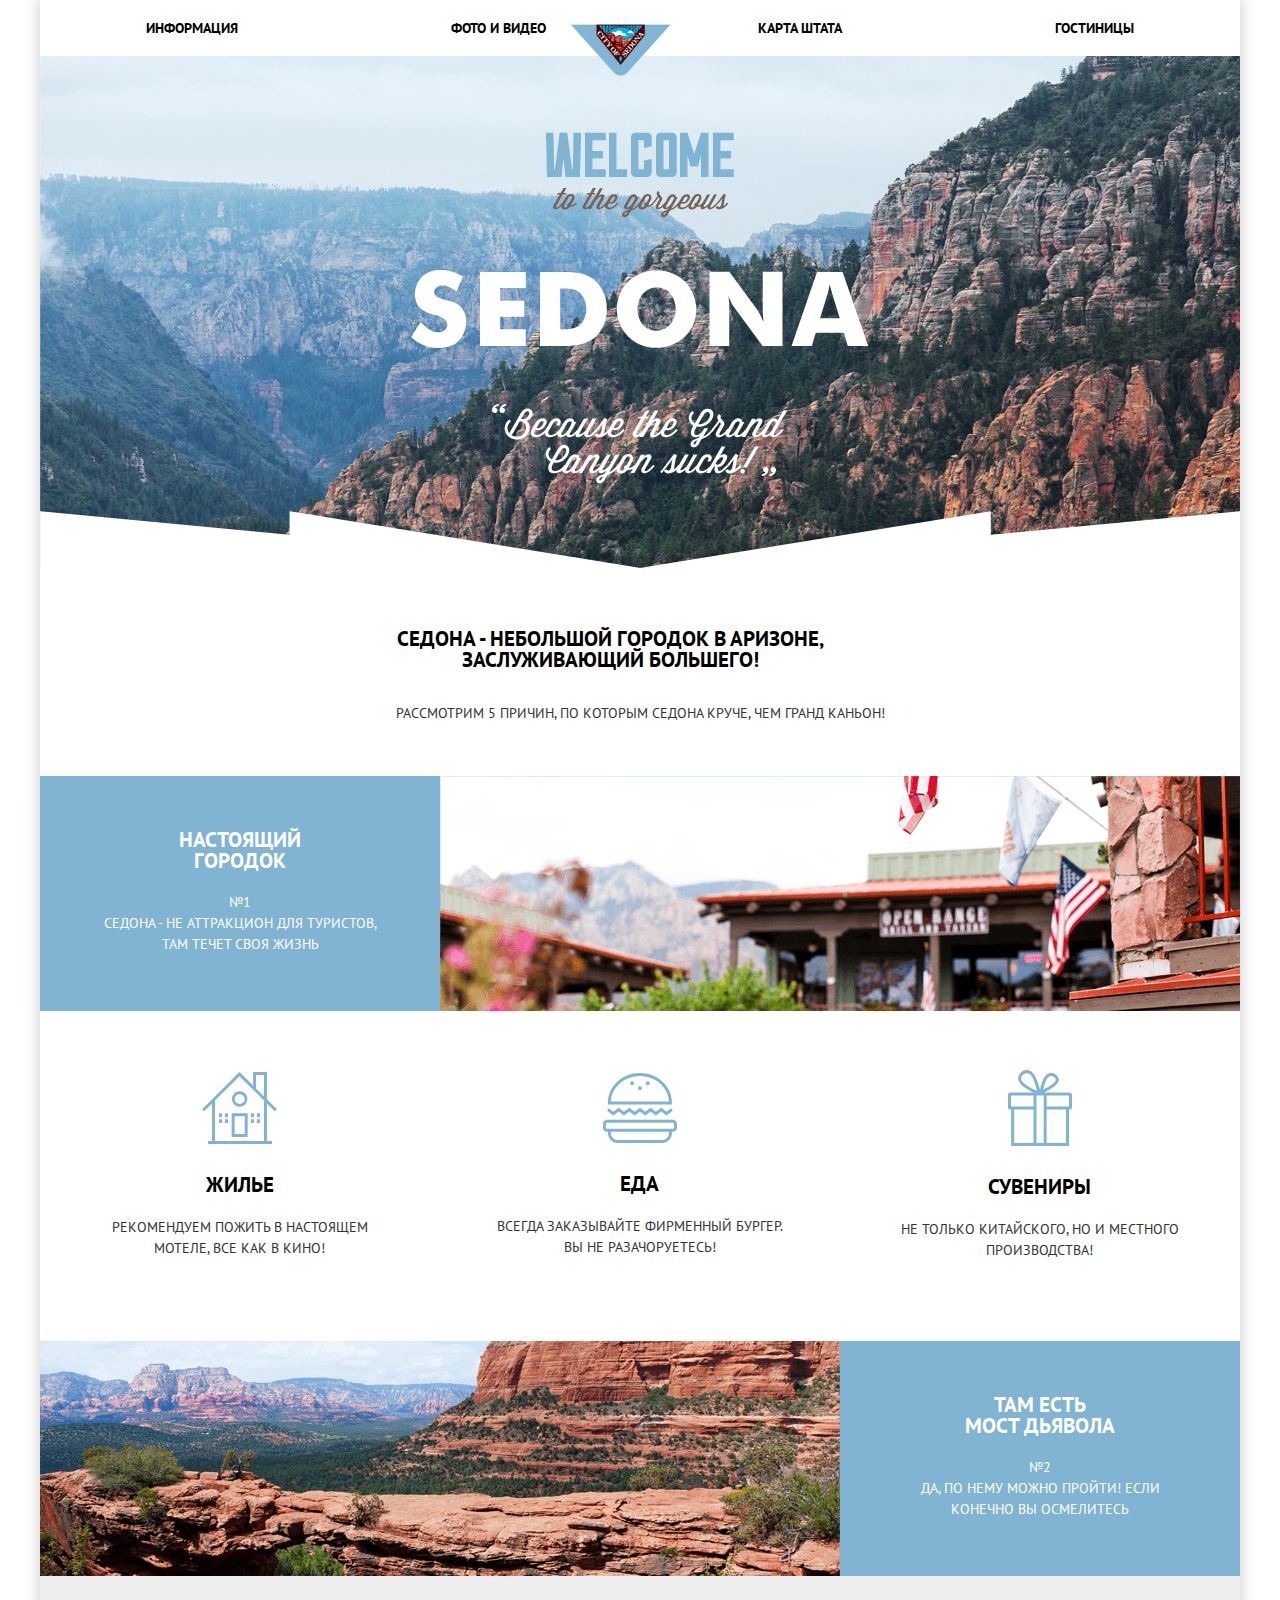
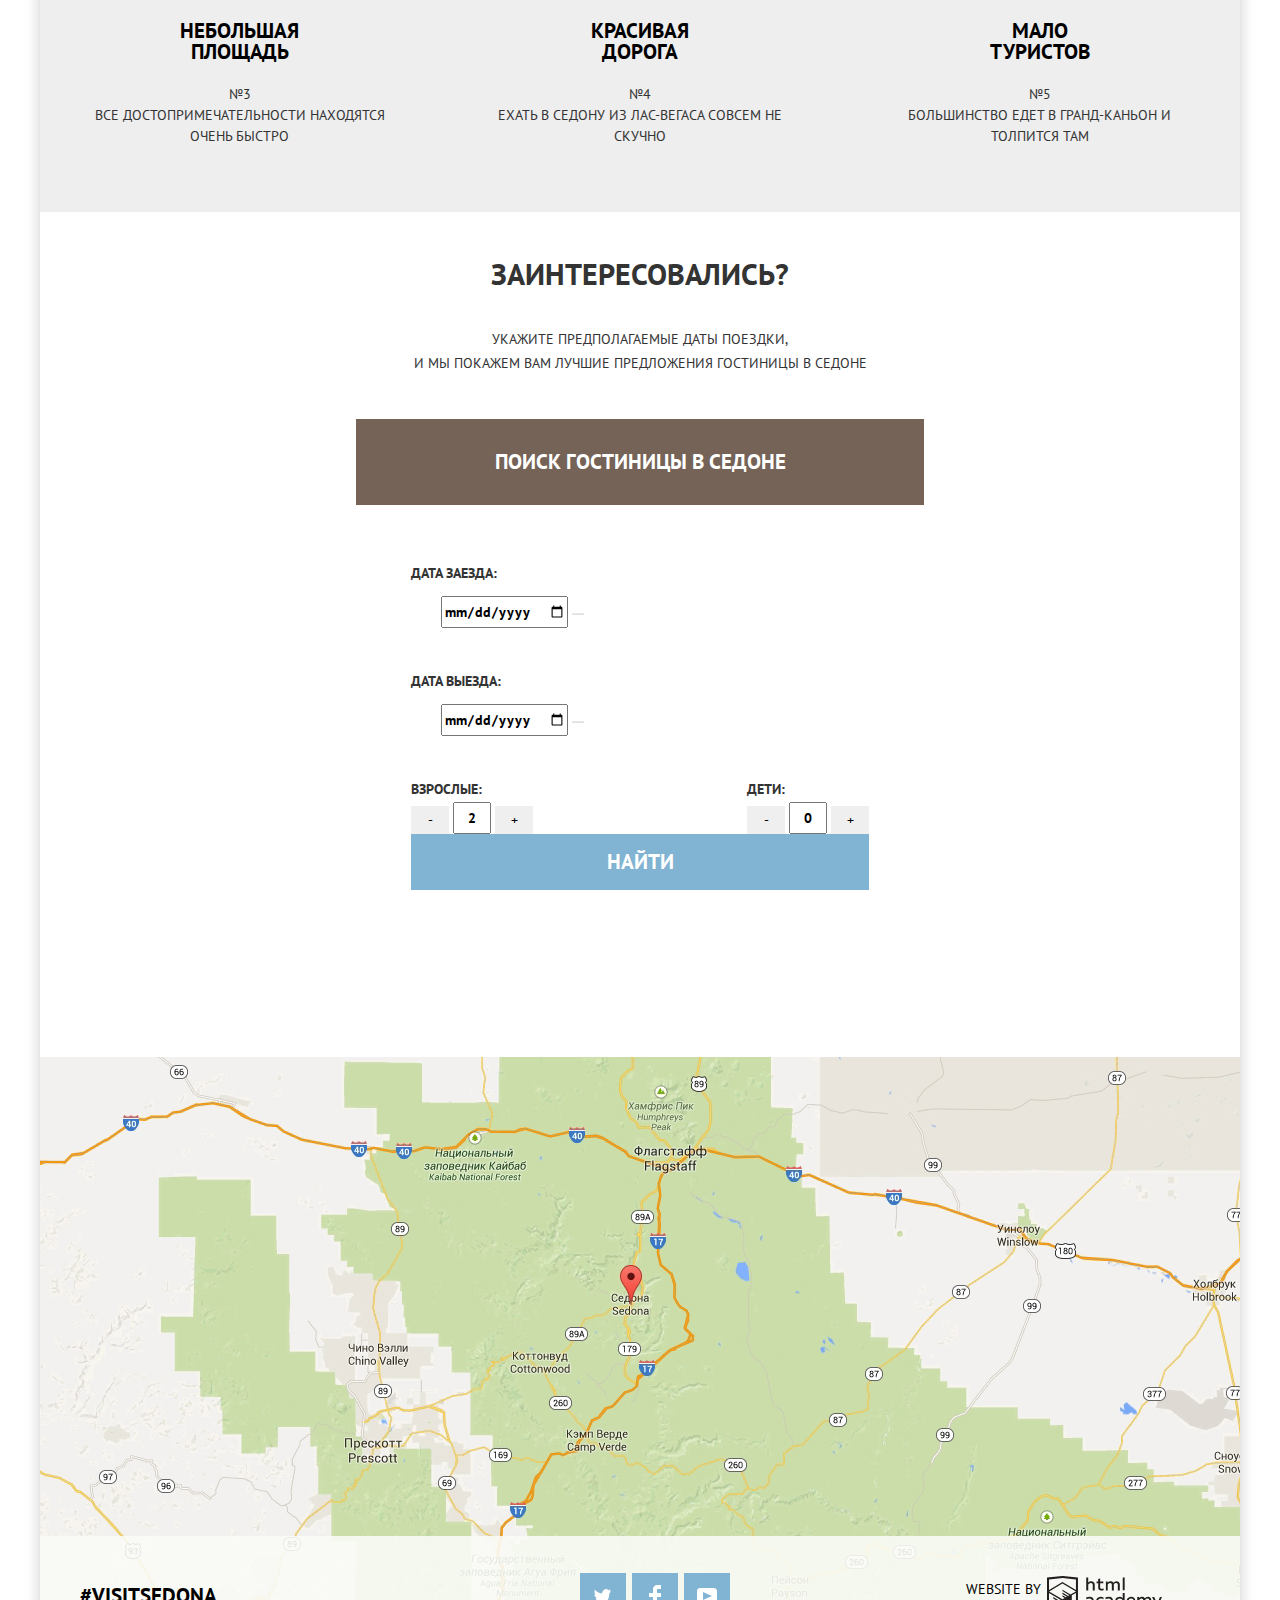
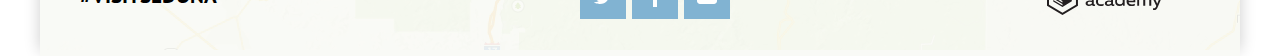
==== index.html @ 8901bb62 "Sedona CSS 7" ====
<!DOCTYPE html>
<html lang='ru'>
  <head>
   <meta charset='utf-8'>
   <title>HTML Academy: Седона</title>
   <link rel='stylesheet' href='css/normalize.css'>
   <link rel='stylesheet' href='https://fonts.googleapis.com/css?family=PT+Sans:400,700&amp;subset=cyrillic'>
   <link rel='stylesheet' href='css/style.css'>
  </head>

  <body>
   <div class='wrapper'>

    <header class='main-header'>
      <a class='main-header-logo'>
        <img src='img/header/logo.svg' width='100' height='100' alt='Логотип проекта 'Седона''>
      </a>
      <nav class='main-navigation'>
        <ul class='site-navigation'>
          <li><a href='#' aria-label='Info'>Информация</a></li>
          <li><a href='#' aria-label='Photo and Video'>Фото и Видео</a></li>
          <li><a href='#' aria-label='Map of the State'>Карта Штата</a></li>
          <li><a href='#' aria-label='Hotels'>Гостиницы</a></li>
        </ul>
      </nav>
    </header>

    <main class='container'>
      <h1 class='visually-hidden'>Седона</h1>
      <div class='main-banner'> </div>

      <section class='info'>
        <div class='advantage'>
          <h2 class='visually-hidden'>Преимущества</h2>
          <h3>Седона - небольшой городок в Аризоне, заслуживающий большего!</h3>
          <span class='text'>Рассмотрим 5 причин, по которым Седона круче, чем Гранд Каньон!</span>
        </div>

        <div class='info-section odd'>
          <div class='info-cell'>
              <h3>Настоящий <br> городок</h3>
              <span class='number'>№1</span>
              <div class='text'>Седона - не аттракцион для туристов, там течет своя жизнь</div>
          </div>
          <div  class='info-section-background-1'> </div>
        </div>

        <div class='info-section second'>
          <ul class='features-list'>
            <li class='features-item'>
              <div class='icon house'> </div>
              <h3>Жилье</h3>
              <div class='text'>Рекомендуем пожить в настоящем мотеле, все как в кино!</div>
            </li>
            <li class='features-item'>
              <div class='icon hamburger'> </div>
              <h3>Еда</h3>
              <div class='text'> Всегда заказывайте фирменный бургер. Вы не разачоруетесь! </div>
            </li>
            <li class='features-item'>
              <div class='icon gift'> </div>
              <h3>Сувениры</h3>
              <div class='text'>Не только китайского, но и местного производства!</div>
            </li>
          </ul>
        </div>

        <div class='info-section odd'>
          <div class='info-section-background-2'> </div>
          <div class='info-cell'>
            <h3>Там есть <br> мост дьявола</h3>
            <span class='number'>№2</span>
            <div class='text'>Да, по нему можно пройти! Если конечно вы осмелитесь</div>
          </div>
        </div>

        <div class='info-section last'>
          <ul class='features-list'>
            <li class='features-item'>
              <h3>Небольшая <br> площадь</h3>
              <span class='number'>№3</span>
              <div class='text'>Все достопримечательности находятся очень быстро</div>
            </li>
            <li class='features-item'>
              <h3>Красивая <br> дорога</h3>
              <span class='number'>№4</span>
              <div class='text'>Ехать в Седону из Лас-Вегаса совсем не скучно</div>
            </li>
            <li class='features-item'>
              <h3>Мало <br> туристов</h3>
              <span class='number'>№5</span>
              <div class='text'> Большинство едет в Гранд-Каньон и толпится там </div>
            </li>
          </ul>
        </div>
      </section>

      <section class='main-page-hotel-search'>
        <h2 class='visually-hidden'>Поиск гостиницы</h2>
        <div class='hotel-search-header'>
          <div class='caption'>Заинтересовались? </div>
          <div class='text'>Укажите предполагаемые даты поездки, <br> и мы покажем вам лучшие предложения гостиницы в Седоне </div>
        </div>

        <button  type='button' class='hotel-search-button'>Поиск гостиницы в Седоне</button>

        <form action='https://echo.htmlacademy.ru' method='get' class='hotel-search'>
          <label class='label'>Дата заезда:
          <div class='input input-date'>
            <input type='date' id='search-arrival-date' name='arrival-date' value='24 апреля 2017'>
            <button type='button' class='calendar'>Calendar</button>
          </div>
          </label>
          <label class='label'> Дата выезда:
            <div class='input input-date'>
             <input type='date' id='search-departure-date' name='departure-date' value='4 июля 2017'>
             <button type='button' class='calendar'>Calendar</button>
           </div>
          </label>

          <div class='search-input-number'>

          <label class='label'>Взрослые:
            <div class='input input-number'>
              <button type='button' class='search-minus'>-</button>
              <input type='text' id='search-adults-number' name='adults-number' value='2' class='search-number'>
              <button type='button' class='search-plus'>+</button>
            </div>
          </label>

          <label class='label'>Дети:
            <div class='input input-number'>
              <button type='button' class='search-minus'>-</button>
              <input type='text' id='search-kids-number' name='kids-number' value='0' class='search-number'>
              <button type='button' class='search-plus'>+</button>
            </div>
          </label>

        </div>

          <button type='submit' class='hotel-search-submit-button'>Найти</button>
        </form>
      </section>

      <div class='map'>
        <img src='img/main-page/map.jpg' width='1200' height='593' alt='Карта'>
      </div>
      </main>

      <footer class='main-footer main-page-footer'>
        <div class='footer-container'>
          <div class='footer-item'>
            <a class='transfer' href='#' aria-label='Visit Sedona'>#VISITSEDONA</a>
          </div>

          <div class='footer-item footer-social'>
          <ul class='social-list'>
            <li class='social-element'>
              <a class='social-button twitter' href='#' aria-label='Twitter'>Twitter </a>
            </li>
            <li class='social-element'>
              <a class='social-button facebook' href='#' aria-label='Facebook'>Facebook</a>
            </li>
            <li class='social-element'>
              <a class='social-button youtube' href='#' aria-label='Youtube'>Youtube</a>
            </li>
          </ul>
        </div>

        <div class='footer-item'>
        <a class='copyright' href='https://htmlacademy.ru' aria-label='HTML academy'> Website By
          <div class="copyright-image"></div>
        </a>
      </div>
    </div>
    </footer>

   </div>
  </body>
</html>
---- css/style.css ----
html, body {
  min-width: 1200px;
}

body {
  margin: 0;
  padding: 0;

  font-family: 'PT Sans', Arial, sans-serif;
  font-size: 14px;
  line-height: 21px;
  color: #333333;
  text-transform: uppercase;

  backrgound-color: #f2f2f2;
}

body * {
  box-sizing: border-box;
}

.wrapper {
  width: 1200px;
  margin: 0 auto;
  background: #fff;
  box-shadow: 0 -5px 15px 0 rgba(0,0,0,.2);
}

a {
  text-decoration: none;
}

button {
  font: inerit;
  text-align:center;
  vertical-align: middle;
  text-transform: uppercase;
  border:none;
}

.visually-hidden {
  position: absolute;
  width: 1px;
  height: 1px;
  margin: -1px;
  border: 0;
  padding: 0;
  clip: rect(0 0 0 0);
  overflow: hidden;
}

/* 1. HEADER */

.main-navigation {
  line-height: 26px;
  font-weight: 700;
  color: #000000;
}

.main-header-logo {
  position: absolute;
  top: 0;
  left: 50%;
  margin-left: -69px;
}
/* как сделать его посередине внутри ul site-navigation, если его внутри ul нет? */
/* как сделать, чтобы он вылезал на часть .main-banner? */

.site-navigation {
  display:flex;
  flex-direction: row;
  align-items: center;
  justify-content: space-around;
  flex-wrap: nowrap;
  width: 100%;
  list-style: none;
  margin: 0;
  padding: 15px 0;
}

.site-navigation a {
  color: #000000;
}

.site-navigation a:hover {
  color: #81b3d2;
}

.site-navigation a:focus {
  color: rgba(0, 0, 0, 0.3);
}

.site-navigation a:active, .site-navigation a.active {
  color: #766357
}

/* 2 ИНФОРМАЦИОННАЯ СЕКЦИЯ НА ОСНОВНОЙ СТРАНИЦЕ */
/* 2.1. БАННЕР И ЗАГОЛОВОК */
.main-banner {
  height: 512px;
  background-image:
  url('../img/main-page/main-page-welcome.png'),
  url('../img/main-page/main-page-background-form.png'),
  url('../img/main-page/main-page-background.jpg');
  background-repeat: no-repeat;
  background-color: #88bad8;
  background-position: center 76px, center bottom, center -58px;
  /* Картинка для фона - менять картинку или размеры */
}

.info {
  text-align: center;
}

.info h3 {
  font-size: 21px;
  font-weight: 700;
  color: #000000;
}

.advantage {
  margin:0;
  padding: 50px 350px;
  display:flex;
  flex-direction: row;
  align-items: center;
  flex-wrap: wrap;
}

.advantage h3 {
  width: 440px;
  margin-top: 10px;
  margin-bottom: 30px;
}

.advantage .text {
  width: 500px;
  line-height: 26px;
}

/* 2.2. ПЯТЬ ПРИЧИН */
/* 2.2.1. ГОЛУБЫЕ КВАДРАТЫ */
.odd {
  margin:0;
  padding:0;
  display: flex;
  flex-direction: row;
  justify-content: space-between;
  width: 100%;

  color: #ffffff;
  background-color: #81b3d2;
}

.odd h3 {
  color: #ffffff;
}

.info-cell {
  flex-direction: column;
  justify-content: center;
  flex-wrap: wrap;
  width: 400px;
  text-align: center;
  padding: 32px 50px 56px;
 }

.info-section-background-1, .info-section-background-2 {
  width: 800px;
  background-repeat: no-repeat;
  background-color: #88bad8;
}

.info-section-background-1 {
  background-image: url('../img/main-page/main-page-info-background-1.jpg');
}

.info-section-background-2 {
  background-image: url('../img/main-page/main-page-info-background-2.jpg');
}

/* 2.2.2. ДОМ, ГАБМБУРГЕР, ПОДАРОК */

.info-section ul {
  list-style: none;
}

.second .features-list {
  margin:0;
  padding:0;
  list-style: none;
  display: flex;
  align-items: center;
  justify-content: space-around;
  width: 100%;
}
.features-item {
  width: 33.33%;
  padding: 44px 50px 80px;
}

.features-item h3 {
  margin: 0 0 22px;
}

.info .icon {
  background-repeat: no-repeat;
  margin: auto;
  margin-bottom: 30px;
  margin-top: 15px;
}

.house {
  width: 75px;
  height: 72px;
  background-image: url('../img/main-page/icon-house.svg');
}

.hamburger {
  width: 74px;
  height: 70px;
  background-image: url('../img/main-page/icon-hamburger.svg');
}

.gift {
  width: 64px;
  height: 76px;
  background-image: url('../img/main-page/icon-gift.svg');
}

/* 2.2.3. СЕРЫЕ КВАДРАТЫ */


.last .features-list {
  margin:0;
  padding:0;
  list-style: none;
  display: flex;
  align-items: center;
  justify-content: space-around;
  width: 100%;
  background-color: #eeeeee;
}

.last .features-item {
  padding-bottom: 65px;
}

/* 3. ПОИСК ОТЕЛЯ НА ОСНОВНОЙ СТРАНИЦЕ */

.main-page-hotel-search {
  margin: 0 auto;
  padding: 0;
  width: 568px;
  text-align: center;
  line-height: 24px;
}

.main-page-hotel-search .caption {
  font-size: 30px;
  font-weight: 700;
  line-height: 36px;
}


.hotel-search-header {
  width: 568px;
  text-align: center;
  padding-top: 44px;
  padding-bottom: 44px;
}

.hotel-search-header .caption {
  margin-bottom: 35px;
}

.hotel-search-button, .hotel-search-submit-button {
  font-family: 'PT Sans', Arial, sans-serif;
  font-size: 21px;
  font-weight:700;
  line-height: 26px;
  text-align: center;
  color: #ffffff;
}

.hotel-search-button {
  width: 100%;
  padding: 30px;
  background-color: #766357;
}

.hotel-search-button:hover {
  background-color: #604e43;
}

.hotel-search-button:active {
  background-color: #503e33;
}

.hotel-search-button:focus,
.hotel-search-submit-button:focus {
  color: rgba (255, 255, 255, 0.3);
}

.hotel-search {
  width: 458px;
  margin: 55px;
  margin-bottom: 167px;
  text-align: left;
}
.hotel-search .label, .hotel-search input {
  font-family: 'PT Sans', Arial, sans-serif;
  font-weight: 700;
  line-height: 26px;
}

.-hotel-search .input {
  background-color: #f2f2f2;
}

.hotel-search input:hover {
  background-color: #ebebeb;
}

.hotel-search input:focus {
  background-color: #ffffff;
  border: 2px solid #e5e5e5;
}

.input-date {
  width: 346px;
  margin-bottom: 30px;
  margin-left: 17px;
  padding: 10px 13px;
}

.calendar {
  font-size: 0;
  background-image: url('../img/main-page/calendar.svg');
}

.calendar:hover {
  background-image: url('../img/main-page/calendar-hover.svg');
}

.calendar:active {
  background-image: url('../img/main-page/calendar-active.svg');
}

.search-input-number{
  display: flex;
  flex-direction: row;
  justify-content: space-between;
}

.search-number, .search-plus, .search-minus {
  width: 38px;
  text-align: center;
}

.search-minus, .search-plus  {
  line-height: 26px;
}

.search-minus, .search-plus, {
  color: #a9a9a9;
}

.search-minus:hover, .search-plus:hover {
  color: #000000;
}

.search-minus:active, .search-plus:active  {
  color: #81b3d2;
}

.hotel-search-submit-button {
  width: 458px;
  padding: 15px;
  background-color: #81b3d2;
}

.hotel-search-submit-button:hover {
  background-color: #669ec0;
}

.hotel-search-submit-button:active {
  background-color: #5496bd;
}

.map {
  background-image: url('../img/main-page/map');
  background-position: no-repeat;
  background-color: #f2f1ef;
}

/* 4. ПОДВАЛ */
.main-footer {
  position: relative;
  padding: 23px 0;
}

.main-page-footer {
    margin-top: -120px;
      background-color: rgba(249,251, 246, 0.9);
}

.footer-container {
  display:flex;
  align-items: center;
  justify-content: space-around;
}

.footer-item {
  width: 33.33%;
  text-align: center
}

.transfer {
  width: 145px;
  margin-right: 250px;

  font-size: 21px;
  font-weight: 700;
  line-height: 26px;
  color: #000000;
}

.footer-social {
  width: 200px;
}

.social-list {
  display: flex;
  flex-wrap: wrap;
  list-style: none;
}

.social-button {
  display:flex;
  width: 46px;
  height: 46px;
  margin-right: 6px;

  font-size: 0;

  background-color: #81b3d2;
  background-repeat :no-repeat;
  background-position: center;
}

.social-button:hover {
  background-color: #669ec0;
}

.social-button:active {
  background-color: #5496bd;
  opacity: 0.3;
}

.twitter {
  background-image:  url('../img/footer/twitter.svg');
}

.facebook {
  background-image:  url('../img/footer/facebook.svg');
}

.youtube {
  background-image:  url('../img/footer/youtube.svg');
}

.copyright {
  display: flex;

  width: 241px;
  margin-left: auto;

  text-align: center;
  line-height: 26px;
  color: #000000;
}

.copyright-image {
    width: 115px;
    height: 41px;
    margin-left: 6px;
    background-image:  url('../img/footer/logo-htmlacademy.svg');
    background-repeat: no-repeat;
}

.copyright-image:hover {
  background-image:  url('../img/footer/logo-htmlacademy-hover.svg');
}

.copyright-image:active {
  background-image:  url('../img/footer/logo-htmlacademy-active.svg');
}

/* 5.КАТАЛОГ- ФИЛЬТР*/

.filters {
  display:flex;
  flex-direction: column;
  align-items: left;
  flex-wrap: nowrap;
  width: 100%;
  padding: 30px 73px;

}

/* fieldset {
  border: none;
} */

.filters-list {
  list-style: none;
  color: #ffffff;
}

.filter-caption {
  font-size: 16px;
  font-weight: 700;
  color: #ffffff;
}

.filters-left {
  width: 165px;
  text-align: left;
}

.filters-center {
  width: 183px;
  text-align: left;
}

.filters {
  background-image: url('../img/catalog/catalog-background.jpg');
  background-repeat: no-repeat;
  width: 100%;
}

.filters-checkbox, .filters-checkbox:hover  {
  background-image: url('../img/catalog/checkbox-off.svg');
}

.filters-checkbox:checked, .filters-checkbox:checked:hover {
  background-image: url('../img/catalog/checkbox-on.svg');
}

/* 5.1. ФИЛЬТР СТОИМОСТИ В СУТКИ */

.filters-cost {
  width: 328px;
}

.filters-cost-inputs {
  position: relative;
  margin-bottom: 20px;
  height: 36px;
  border: 2px solid #ffffff;
  border-radius: 2px;
  background-color: transparent;
}

.filters-cost-inputs ::after {
  content: '';
  position: absolute;

  top: 50%;
  left: 50%;

  width: 2px;
  height: 22px;

  background: #ffffff;
  transform: translate(-50%, -50%);

}

.filters-cost-inputs label {
  width: 90px;
  padding-left: 65px;

  display: inline-block;
  font-size: 14px;
  color: #ffffff;

  cursor: pointer;
}

.filters-cost-input {
  width: 50px;
  margin:0;

  font-family: 'PT Sans', Arial, sans-serif;
  color: #ffffff;

  border: none;
  background-color: transparent;
}

.filter-range {
  position: relative;
}

.filters-range-scale {
  height: 2px;
  background: rgba(255, 255, 255, 0.3);
}

.filters-range-bar {
  width: 80%;
  border-bottom: 2px solid #ffffff;
 }

.filters-range-slider {
  position: absolute;
  top: -9px;
  /* background-image: url ('../img/catalog/filter-range.svg'); */

  width: 4px;
  height: 4px;

  background-color: #ababab;
  border: 8px solid #ffffff;
  border-raduis: 50%;
 box-shadow: 0 2px 1px 0 rgba(0, 1, 1, 0.2);
  cursor: pointer;
}

.filters-range-slider:hover {
 background: #1c4f80;
}

.filters-range-slider-min {
  left: 0;
}
.filters-range-slider-max {
  left: 80%;
}

.filter-button {
  margin: 32px 95px;
  padding: 8px 35px;
  font-family: 'PT Sans', Arial, sans-serif;
  color: #ffffff;
  border: 2px solid #ffffff;
  border-radius: 2px;
  background-color: transparent;
  cursor: pointer;
}

.filter-button:hover {
  color: #000000;
  background-color: #ffffff;
}

/* 6. КАТАЛОГ-СОРТИРОВКА*/

.catalog-filter {
  display: flex;
  flex-direction: row;
  flex-wrap: nowrap;
  justify-content: left;
  width: 100%;
  border-bottom: 1px solid #e5e5e5;
  padding: 30px 73px;
}
/* 6.1 СОРТИРОВКА ПО ЦЕНЕ... */
.catalog-sorting {
  margin-left: 50px;
  color: #000000;
}

.catalog-sorting, .catalog-sorting-list {
  margin-top: 8px;
  font-size: 12px;
  line-height: 18px;
}

.catalog-sorting-list {
  list-style: none;
  display: flex;
  flex-direction: row;
  flex-wrap: nowrap;
  width: 250 px;
}

.catalog-sorting-item {
  margin-left: 30px;
}

.catalog-sorting-current {
  border-bottom: 1px dotted rgba(255, 255, 255, 0);
}
.catalog-sorting-item-button {
  color: #cccccc;
  background-color: transparent;
}

.catalog-sorting-item, .catalog-sorting-item-button:hover{
  border-bottom: 1px dotted #81b3d2;
}

.catalog-sorting-current, .catalog-sorting-item-button:hover{
  color: #81b3d2;
}

.catalog-sorting-item:active {
  color: #000000;
  text-decoration: none;
}
/* 6.2 СОРТИРОВКА. ТРЕУГОЛЬНИКИ */

.button-right {
  margin-left: auto;
  margin-right: 0;
}

.catalog-sorting-button {
  width: 11px;
  height: 10px;
  margin-top: 12px;
  background-color: transparent;
  background-repeat: no-repeat;
}

.catalog-sorting-button-up {
  background-image: url('../img/catalog/button-up.svg');
}

.catalog-sorting-button-up:hover {
  background-image: url('../img/catalog/button-up-hover.svg');
}

.catalog-sorting-button-up:active,
.catalog-sorting-button-up:checked  {
  background-image: url('../img/catalog/button-up-active.svg');
}

.catalog-sorting-button-down {
  background-image: url('../img/catalog/button-down.svg');
}

.catalog-sorting-button-down:hover {
  background-image: url('../img/catalog/button-down-hover.svg');
}

.catalog-sorting-button-down:active,
.catalog-sorting-button-down:checked  {
  background-image: url('../img/catalog/button-down-active.svg');
}


/* 7. КАТАЛОГ-СПИСОК РЕЗУЛЬТАТОВ*/
.catalog-list {
  padding: 0;
  list-style: none;
}

.catalog-item {
  display: flex;
  flex-direction: row;
  justify-content: left;
  width: 100%;
  padding: 31px 73px;
  border-bottom: 1px solid #e5e5e5;
}

.catalog-item-image {
  margin-right: 30px;
}

.catalog-info {
  margin-top: -23px;
}

.catalog-name{
  margin-bottom: -13px;
}

.catalog-text {
  margin-bottom: 14px;
}

.catalog-result, .catalog-item h3 {
  font-size: 21px;
  font-weight: 700;
  line-height: 26px;
  color: #000000;
}

.catalog-item-name:hover {
  color: #81b3d2;
}

.catalog-item-name:focus {
  color: #b2b2b2;
}

.button-more, .button-book {
  font-family: 'PT Sans', Arial, sans-serif;
  font-weight: 700;
  color: #ffffff;
  text-align: center;
  padding:5px 15px;
}

.button-more:active,
.button-book:active {
  color: rgba (255, 255, 255, 0.3);
}

.button-more {
  margin-right: 6px;
  background-color: #81b3d2;
}

.button-more:hover {
  background-color: #669ec0;
}

.button-more:active {
  background-color: #5496bd;
}

.button-book{
  background-color: #766357;
}

.button-book:hover {
  background-color: #604e43;
}

.button-book:active {
  background-color: #503e33;
}

.rating {
  margin-left: auto;
  margin-right: 0;
  display:flex;
  width: 115px;
  flex-wrap: wrap;
  margin-top: -30px;
}

.catalog-rating {
  padding: 3px 15px;
  padding-top: 5px;
  text-align: center;
  color: #666666;
  background-color: #f2f2f2;
}

.catalog-stars {
  margin-left: auto;
  margin-right: 0;
  background-image: url('../img/catalog/star.svg');
  background-repeat: space;
  height: 17px;
  margin-top:30px;
  margin-bottom: 46px;
}

.catalog-stars-2 {
  width: 45px;
}

.catalog-stars-3 {
  width: 65px;
}

.catalog-stars-4 {
  width: 90px;
}
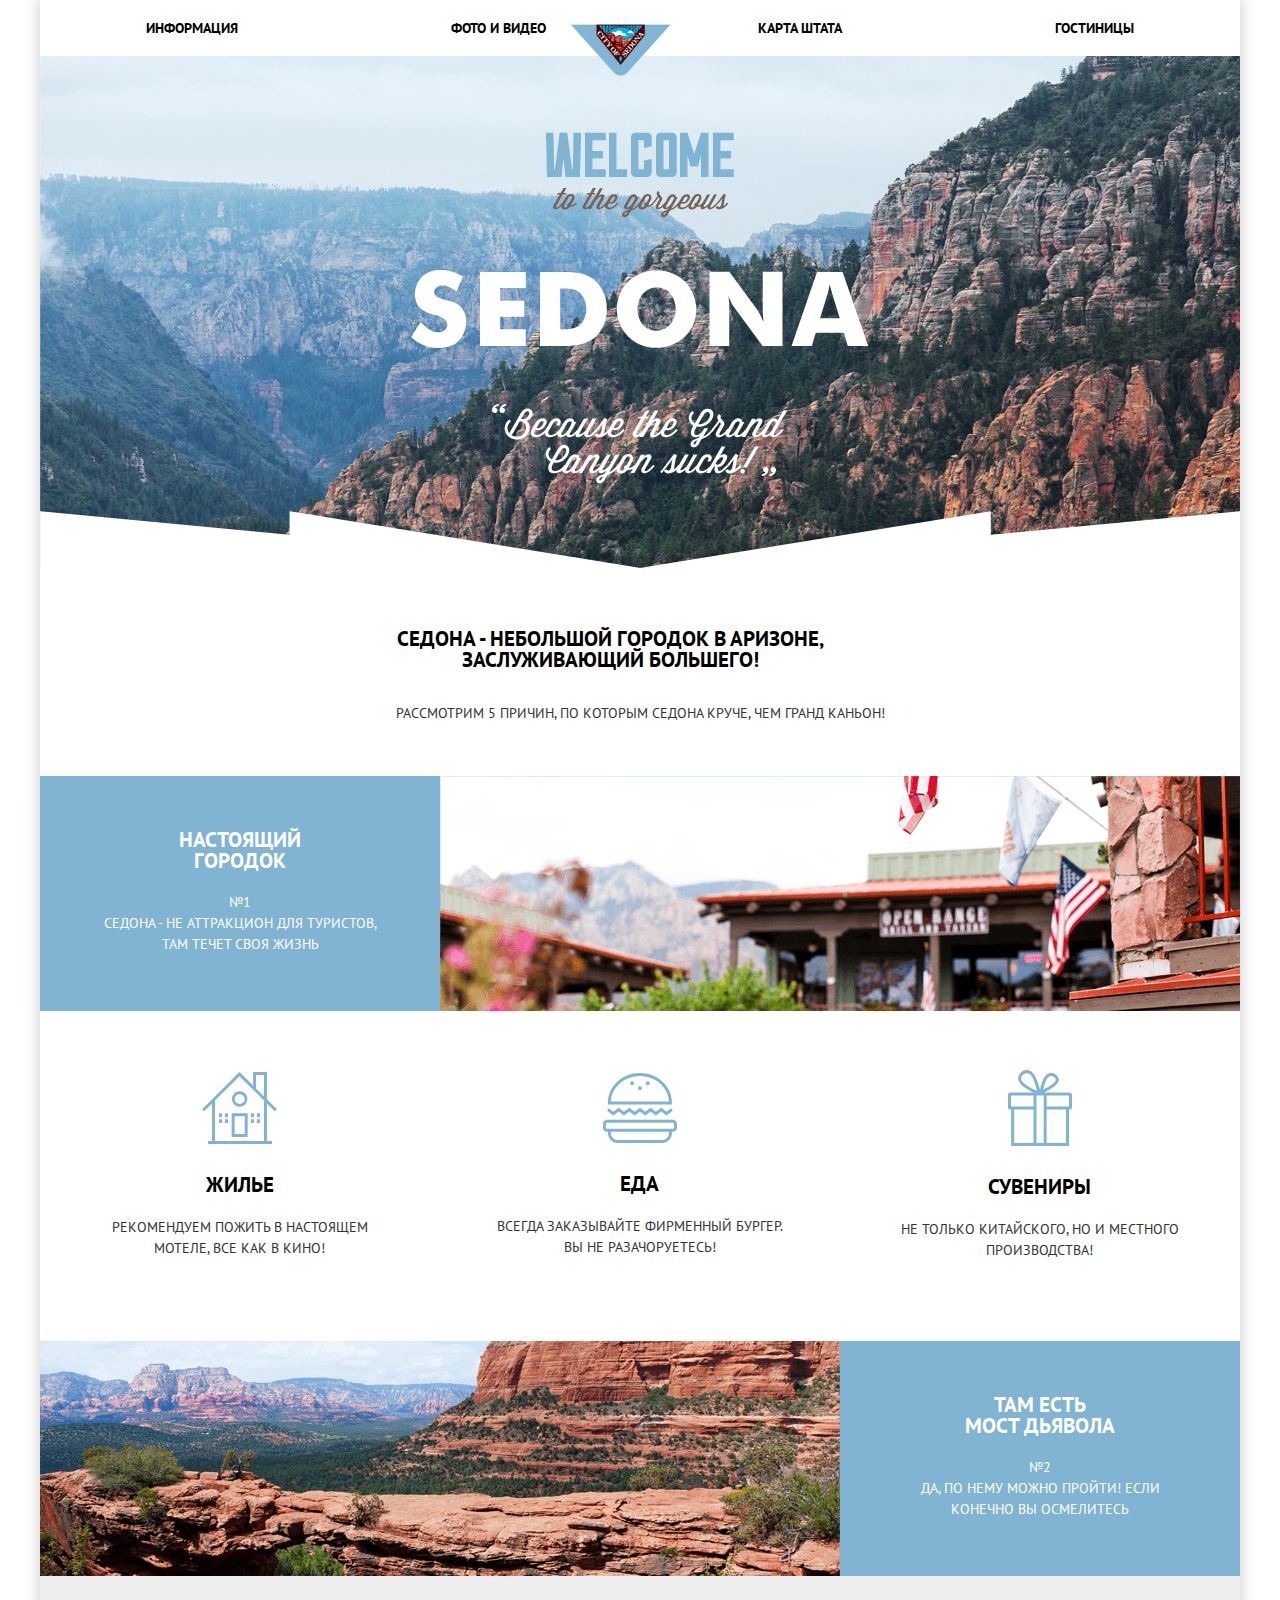
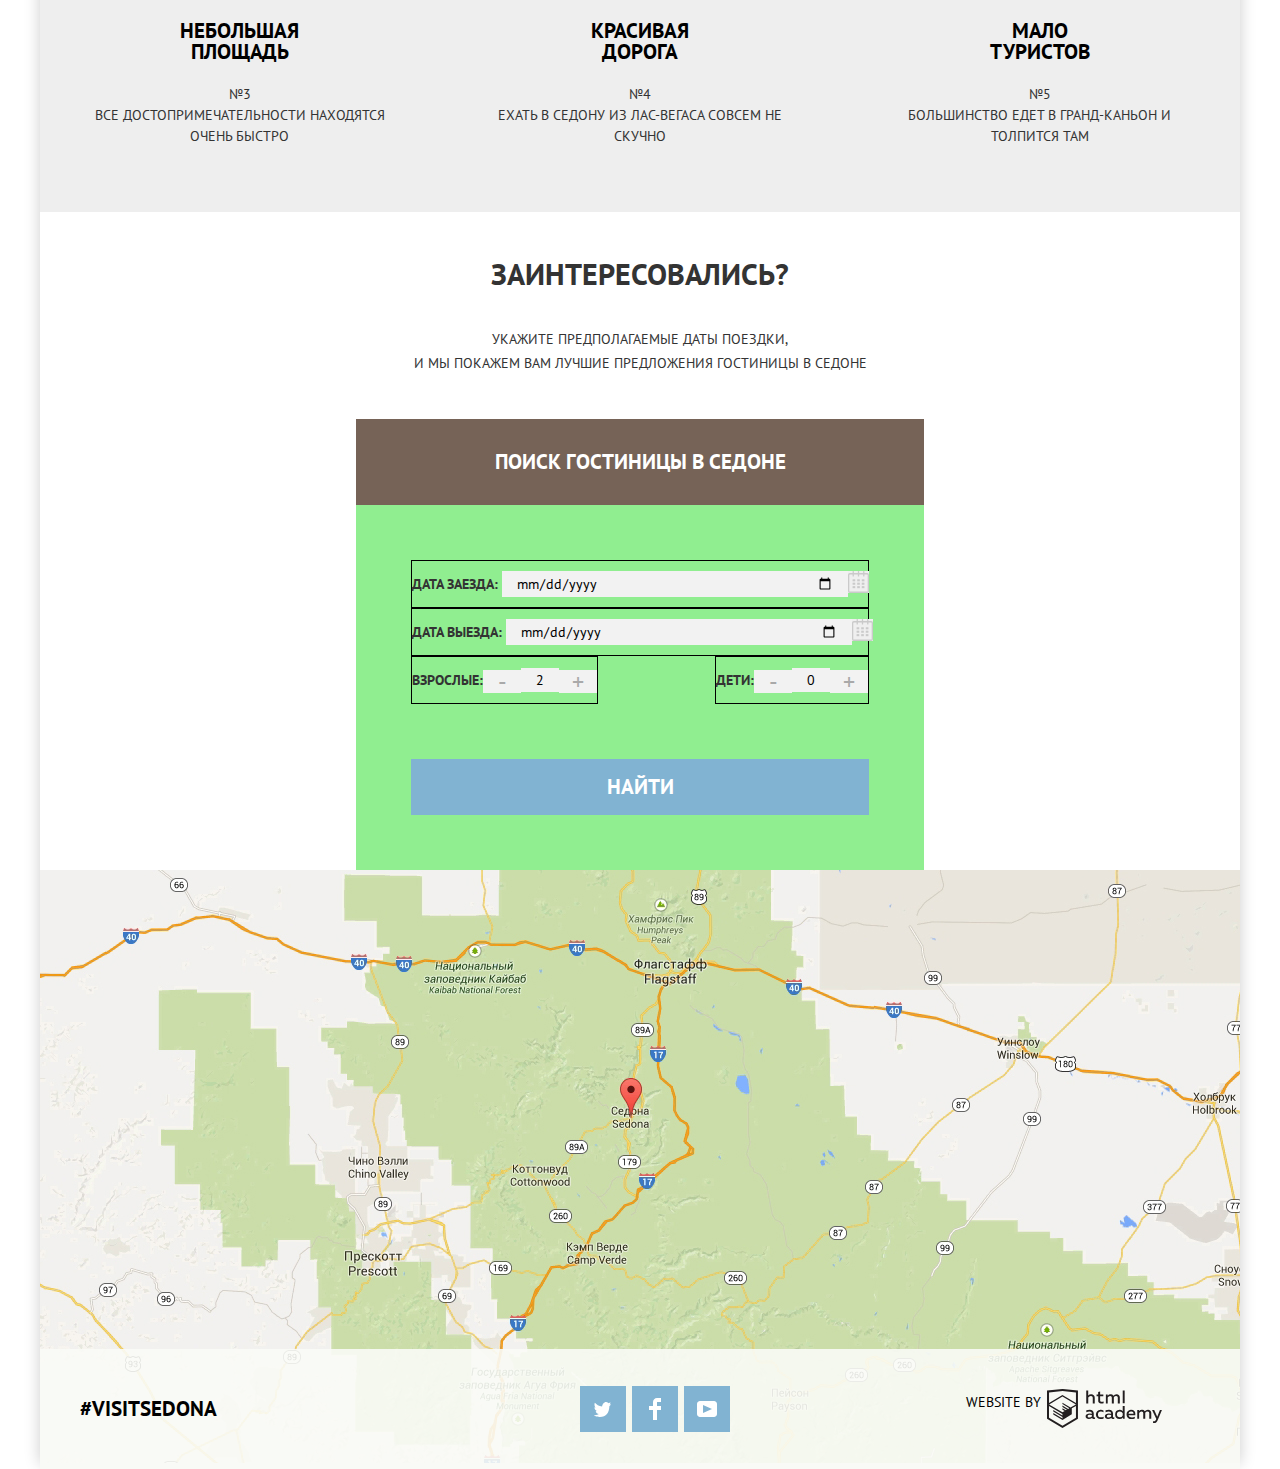
==== commit 463486e5: "Sedona CSS 8" ====
--- a/index.html
+++ b/index.html
@@ -102,43 +102,40 @@
           <div class='text'>Укажите предполагаемые даты поездки, <br> и мы покажем вам лучшие предложения гостиницы в Седоне </div>
         </div>
 
-        <button  type='button' class='hotel-search-button'>Поиск гостиницы в Седоне</button>
+        <button  type='button' class='hotel-search-button'>
+        Поиск гостиницы в Седоне
+       </button>
 
-        <form action='https://echo.htmlacademy.ru' method='get' class='hotel-search'>
-          <label class='label'>Дата заезда:
+        <form  class='hotel-search' action='https://echo.htmlacademy.ru' method='get'>
+
           <div class='input input-date'>
+            <label for='search-arrival-date' class='label'>Дата заезда:</label>
             <input type='date' id='search-arrival-date' name='arrival-date' value='24 апреля 2017'>
             <button type='button' class='calendar'>Calendar</button>
           </div>
-          </label>
-          <label class='label'> Дата выезда:
-            <div class='input input-date'>
+          <div class='input input-date'>
+            <label  for='search-departure-date' class='label'> Дата выезда: </label>
              <input type='date' id='search-departure-date' name='departure-date' value='4 июля 2017'>
              <button type='button' class='calendar'>Calendar</button>
            </div>
-          </label>
 
           <div class='search-input-number'>
-
-          <label class='label'>Взрослые:
             <div class='input input-number'>
+              <label for='search-adults-number' class='label'>Взрослые:</label>
               <button type='button' class='search-minus'>-</button>
-              <input type='text' id='search-adults-number' name='adults-number' value='2' class='search-number'>
+              <input class='search-number' type='text' id='search-adults-number' name='adults-number' value='2'>
               <button type='button' class='search-plus'>+</button>
             </div>
-          </label>
 
-          <label class='label'>Дети:
             <div class='input input-number'>
+              <label for='search-kids-number' class='label'>Дети:</label>
               <button type='button' class='search-minus'>-</button>
-              <input type='text' id='search-kids-number' name='kids-number' value='0' class='search-number'>
+              <input class='search-number' type='text' id='search-kids-number' name='kids-number' value='0' class='search-number'>
               <button type='button' class='search-plus'>+</button>
             </div>
-          </label>
+         </div>
 
-        </div>
-
-          <button type='submit' class='hotel-search-submit-button'>Найти</button>
+          <button type='submit' class='hotel-search-submit-button'> Найти </button>
         </form>
       </section>
 
--- a/css/style.css
+++ b/css/style.css
@@ -302,20 +302,27 @@
   color: rgba (255, 255, 255, 0.3);
 }
 
+/* 3.2 ФОРМА ПОИСКА ОТЕЛЯ НА ГЛАВНОЙ СТРАНИЦЕ */
+
 .hotel-search {
-  width: 458px;
-  margin: 55px;
-  margin-bottom: 167px;
+  background-color: lightgreen;
+  width: 568px;
+  padding: 55px;
   text-align: left;
 }
-.hotel-search .label, .hotel-search input {
+.hotel-search .input {
+  margin: 0;
   font-family: 'PT Sans', Arial, sans-serif;
   font-weight: 700;
   line-height: 26px;
-}
-
-.-hotel-search .input {
+  padding: 10px 0;
+  border: 1px solid black;
+}
+
+.hotel-search input {
+  padding: 4px 14px;
   background-color: #f2f2f2;
+  border:none;
 }
 
 .hotel-search input:hover {
@@ -327,16 +334,20 @@
   border: 2px solid #e5e5e5;
 }
 
-.input-date {
+.input-date input {
   width: 346px;
-  margin-bottom: 30px;
-  margin-left: 17px;
-  padding: 10px 13px;
-}
-
+}
 .calendar {
+  content: "";
+  position: absolute;
   font-size: 0;
+
+  width:  21px;
+  height: 22px;
+
   background-image: url('../img/main-page/calendar.svg');
+  background-repeat: no-repeat;
+  background-position: 0 0;
 }
 
 .calendar:hover {
@@ -355,15 +366,18 @@
 
 .search-number, .search-plus, .search-minus {
   width: 38px;
+  /* height: 38px; */
   text-align: center;
-}
-
-.search-minus, .search-plus  {
-  line-height: 26px;
-}
-
-.search-minus, .search-plus, {
+  margin-left: -4px;
+}
+
+.search-minus, .search-plus {
+  /* margin-top: -2px; */
+  font-family: 'PT Sans', Arial, sans-serif;
+  font-size: 24px;
+  line-height: 21px;
   color: #a9a9a9;
+  background-color: #f2f2f2;
 }
 
 .search-minus:hover, .search-plus:hover {
@@ -376,6 +390,7 @@
 
 .hotel-search-submit-button {
   width: 458px;
+  margin-top: 55px;
   padding: 15px;
   background-color: #81b3d2;
 }
@@ -402,7 +417,7 @@
 
 .main-page-footer {
     margin-top: -120px;
-      background-color: rgba(249,251, 246, 0.9);
+    background-color: rgba(249,251, 246, 0.9);
 }
 
 .footer-container {
@@ -500,33 +515,45 @@
 /* 5.КАТАЛОГ- ФИЛЬТР*/
 
 .filters {
+  background-image: url('../img/catalog/catalog-background.jpg');
+  background-repeat: no-repeat;
+  width: 100%;
+}
+
+.filters-form {
   display:flex;
-  flex-direction: column;
-  align-items: left;
+  flex-direction: row;
+  align-items: space-between;
   flex-wrap: nowrap;
   width: 100%;
-  padding: 30px 73px;
-
-}
-
-/* fieldset {
+  padding: 25px 73px;
+}
+
+fieldset {
+  margin: 0;
+  padding: 0 auto;
   border: none;
-} */
-
-.filters-list {
-  list-style: none;
-  color: #ffffff;
+  background-color: lightgreen;
 }
 
 .filter-caption {
   font-size: 16px;
   font-weight: 700;
+  margin-bottom: 23px;
+  color: #ffffff;
+}
+
+.filters-list {
+  list-style: none;
+  margin: 0;
+  padding: 0;
   color: #ffffff;
 }
 
 .filters-left {
   width: 165px;
   text-align: left;
+  margin-right: 100px;
 }
 
 .filters-center {
@@ -534,24 +561,58 @@
   text-align: left;
 }
 
-.filters {
-  background-image: url('../img/catalog/catalog-background.jpg');
+.filters-option {
+  margin-bottom: 23px;
+  margin-left: 40px;
+}
+
+.filters-left label, .filters-center label {
+  position: relative;
+
+  display: block;
+
+  cursor: pointer;
+  user-select: none;
+}
+
+
+.filters-checkbox + label::before,
+.filters-checkbox:hover + label::before {
+  content: "";
+  position: absolute;
+  width: 23px;
+  height: 23px;
+  /* border: 2px solid #ffffff; */
+  /* border-radius: 2px; */
+  left: -40px;
+  top: -2px;
+  background-image: url('../img/catalog/checkbox-off.svg');
   background-repeat: no-repeat;
-  width: 100%;
-}
-
-.filters-checkbox, .filters-checkbox:hover  {
-  background-image: url('../img/catalog/checkbox-off.svg');
-}
-
-.filters-checkbox:checked, .filters-checkbox:checked:hover {
+  background-position: 0 0;
+}
+
+.filters-checkbox:checked + label::after, .filters-checkbox:checked:hover + label::after {
+  content: "";
+  position: absolute;
+  width: 27px;
+  height: 24px;
+  left: -40px;
+  top: -2px;
   background-image: url('../img/catalog/checkbox-on.svg');
+  background-repeat: no-repeat;
+  background-position: 0 0;
 }
 
 /* 5.1. ФИЛЬТР СТОИМОСТИ В СУТКИ */
 
 .filters-cost {
   width: 328px;
+  margin-left: auto;
+  margin-right: 0;
+}
+
+.filters-cost legend {
+  margin-bottom: 10px;
 }
 
 .filters-cost-inputs {
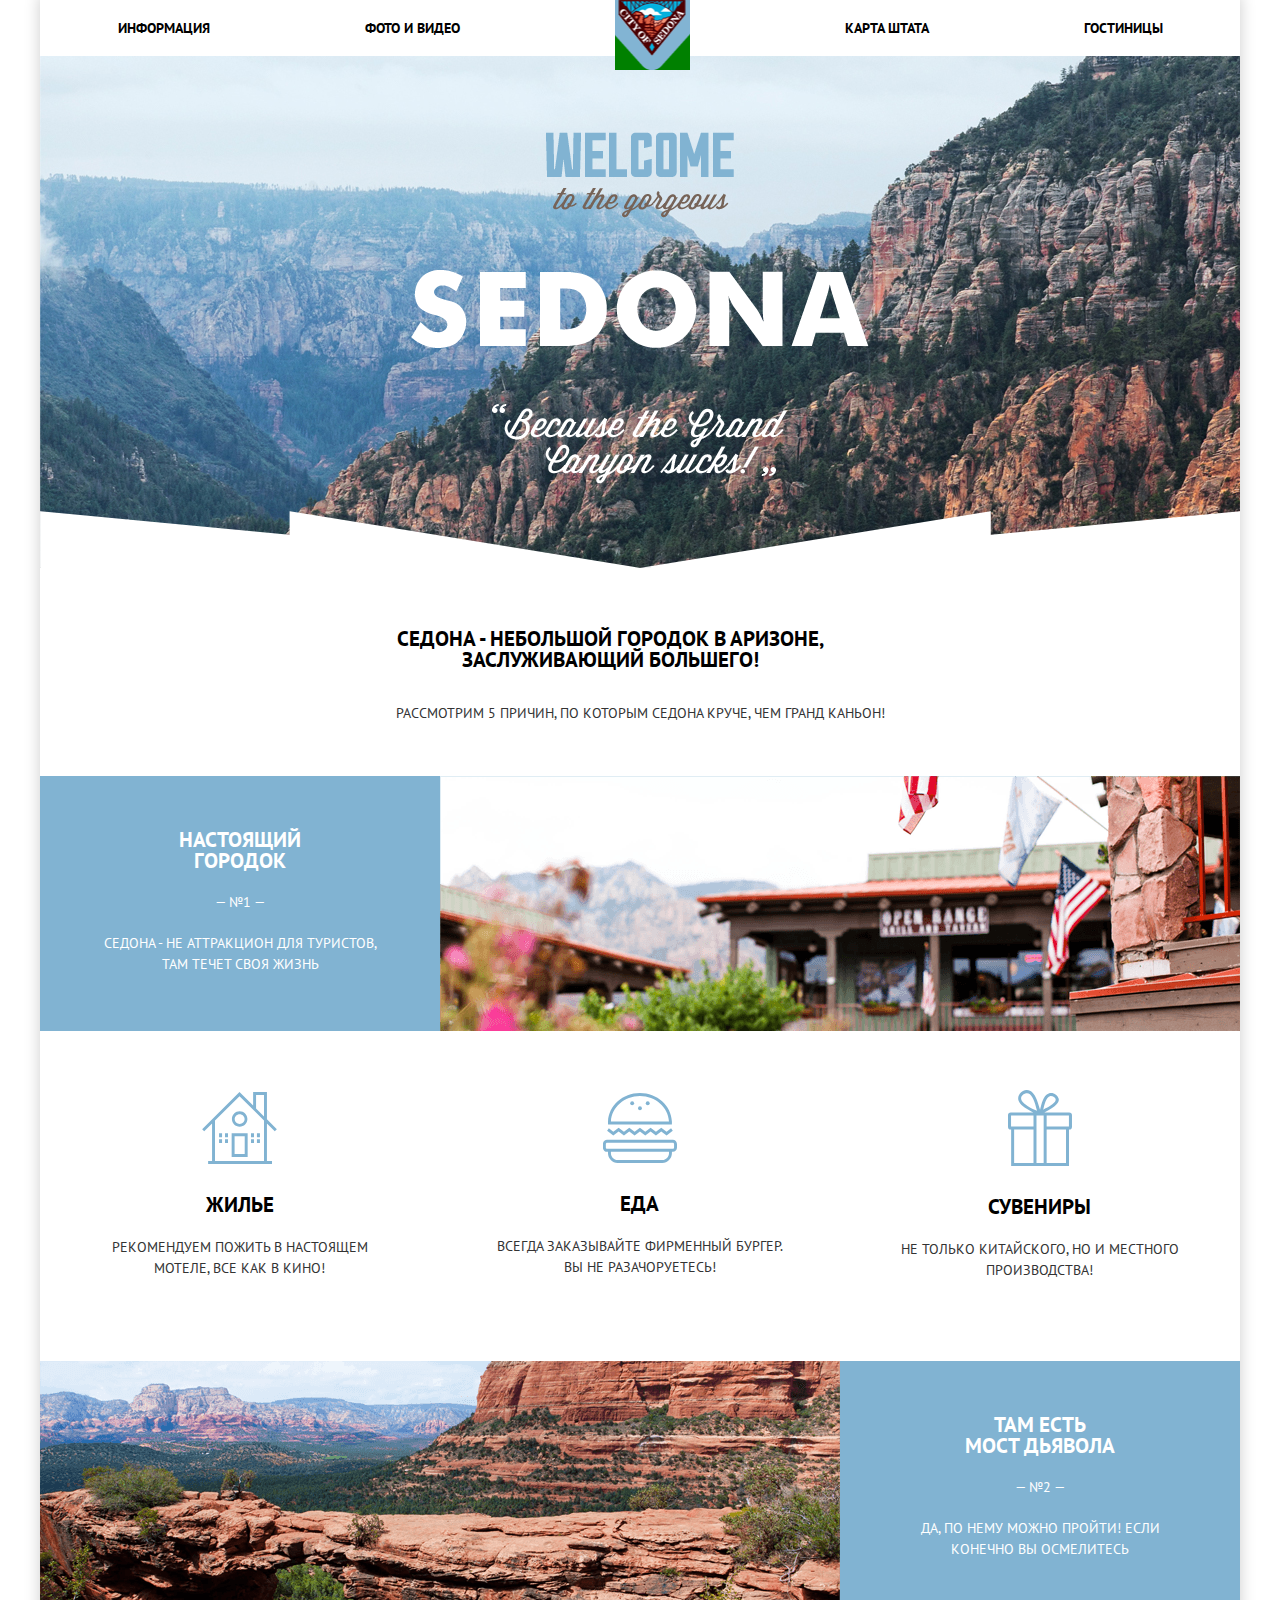
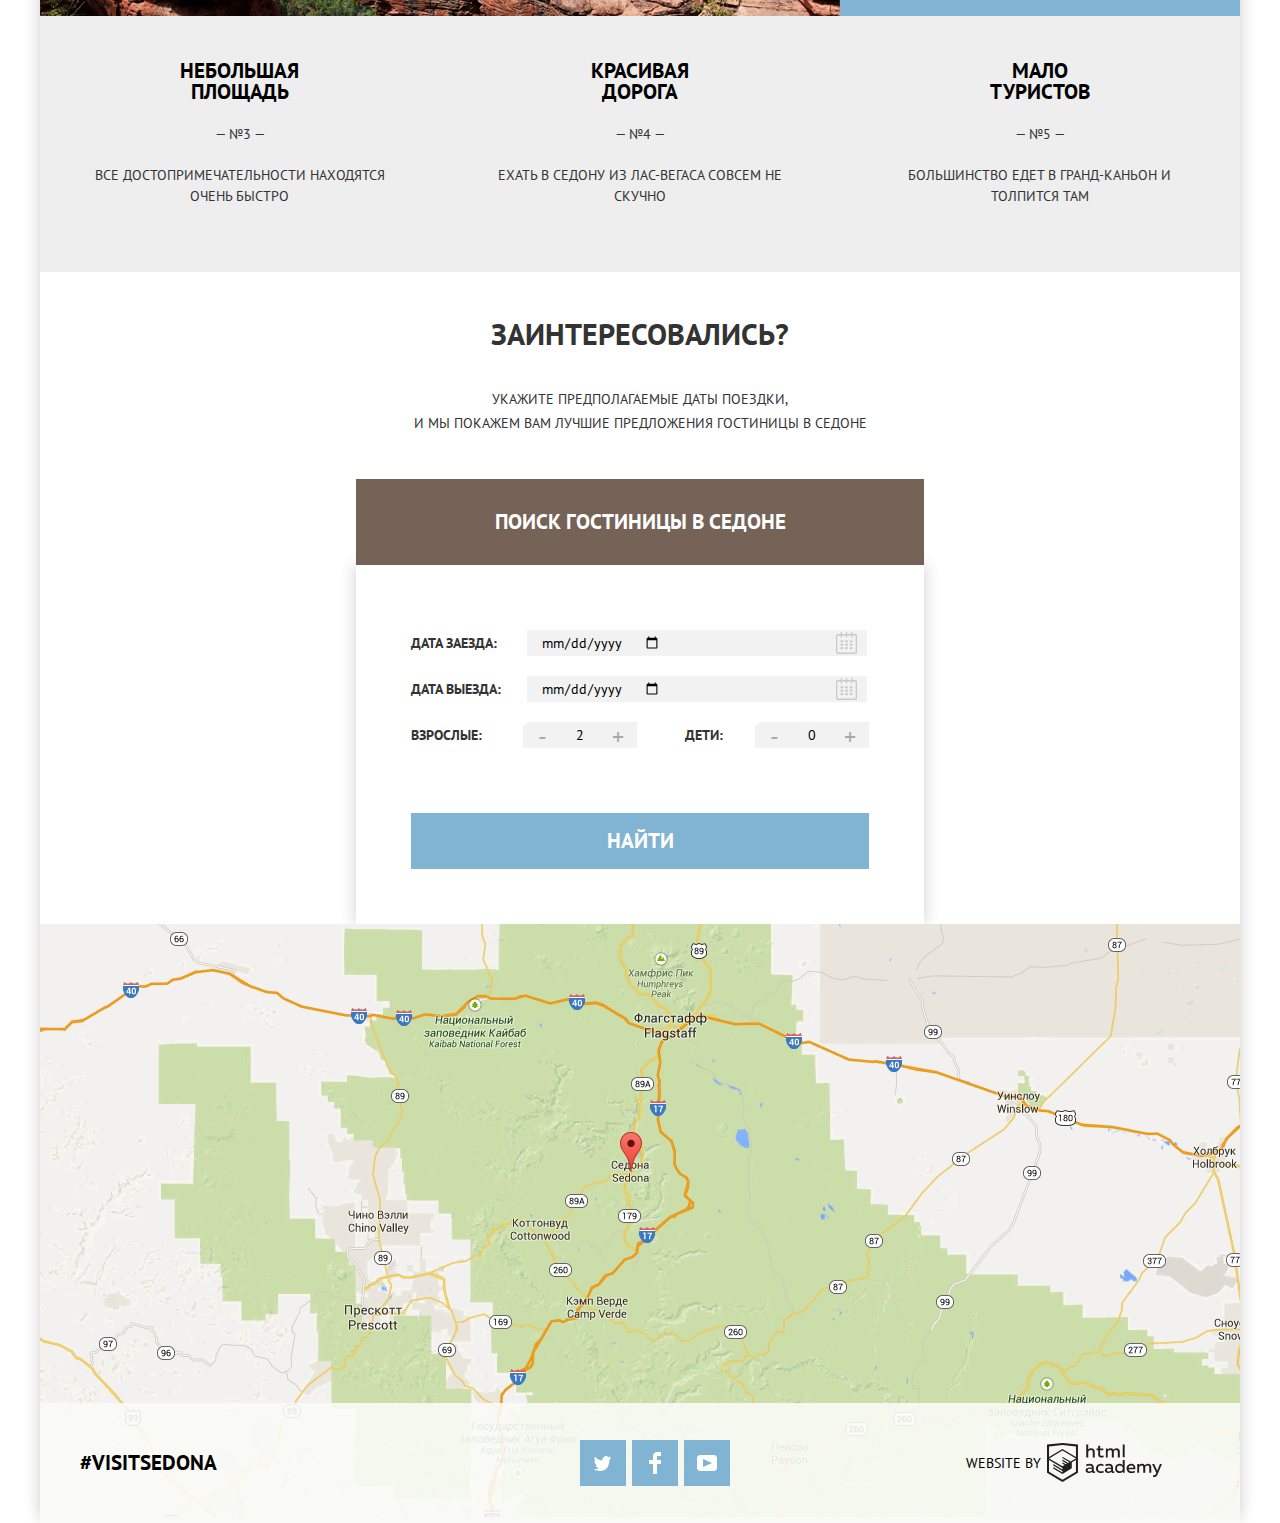
==== commit 7b89cfdc: "Sedona CSS 9" ====
--- a/index.html
+++ b/index.html
@@ -12,15 +12,16 @@
    <div class='wrapper'>
 
     <header class='main-header'>
-      <a class='main-header-logo'>
+      <!-- <a class='main-header-logo'>
         <img src='img/header/logo.svg' width='100' height='100' alt='Логотип проекта 'Седона''>
-      </a>
+      </a> -->
       <nav class='main-navigation'>
         <ul class='site-navigation'>
           <li><a href='#' aria-label='Info'>Информация</a></li>
           <li><a href='#' aria-label='Photo and Video'>Фото и Видео</a></li>
+          <li><a class='main-header-logo' href='#' aria-label='Logo'>Логотип</a></li>
           <li><a href='#' aria-label='Map of the State'>Карта Штата</a></li>
-          <li><a href='#' aria-label='Hotels'>Гостиницы</a></li>
+          <li><a href='/catalog.html' aria-label='Hotels'>Гостиницы</a></li>
         </ul>
       </nav>
     </header>
@@ -110,28 +111,37 @@
 
           <div class='input input-date'>
             <label for='search-arrival-date' class='label'>Дата заезда:</label>
-            <input type='date' id='search-arrival-date' name='arrival-date' value='24 апреля 2017'>
-            <button type='button' class='calendar'>Calendar</button>
+            <div class='input-wrap input-wrap-date'>
+              <input type='date' id='search-arrival-date' name='arrival-date' value='24 апреля 2017'>
+              <button type='button' class='calendar'>Calendar</button>
+            </div>
           </div>
+
           <div class='input input-date'>
             <label  for='search-departure-date' class='label'> Дата выезда: </label>
+            <div class='input-wrap input-wrap-date'>
              <input type='date' id='search-departure-date' name='departure-date' value='4 июля 2017'>
              <button type='button' class='calendar'>Calendar</button>
            </div>
+          </div>
 
           <div class='search-input-number'>
             <div class='input input-number'>
               <label for='search-adults-number' class='label'>Взрослые:</label>
-              <button type='button' class='search-minus'>-</button>
-              <input class='search-number' type='text' id='search-adults-number' name='adults-number' value='2'>
-              <button type='button' class='search-plus'>+</button>
+              <div class='input-wrap input-wrap-number'>
+                <button type='button' class='search-minus'>-</button>
+                <input class='search-number' type='text' id='search-adults-number' name='adults-number' value='2'>
+                <button type='button' class='search-plus'>+</button>
+              </div>
             </div>
 
             <div class='input input-number'>
-              <label for='search-kids-number' class='label'>Дети:</label>
-              <button type='button' class='search-minus'>-</button>
-              <input class='search-number' type='text' id='search-kids-number' name='kids-number' value='0' class='search-number'>
-              <button type='button' class='search-plus'>+</button>
+              <label for='search-kids-number' class='label label-last'>Дети:</label>
+              <div class='input-wrap input-wrap-number'>
+                <button type='button' class='search-minus'>-</button>
+                <input class='search-number' type='text' id='search-kids-number' name='kids-number' value='0' class='search-number'>
+                <button type='button' class='search-plus'>+</button>
+              </div>
             </div>
          </div>
 
--- a/css/style.css
+++ b/css/style.css
@@ -17,6 +17,7 @@
 
 body * {
   box-sizing: border-box;
+  outline: none;
 }
 
 .wrapper {
@@ -36,6 +37,7 @@
   vertical-align: middle;
   text-transform: uppercase;
   border:none;
+  cursor: pointer;
 }
 
 .visually-hidden {
@@ -56,15 +58,6 @@
   font-weight: 700;
   color: #000000;
 }
-
-.main-header-logo {
-  position: absolute;
-  top: 0;
-  left: 50%;
-  margin-left: -69px;
-}
-/* как сделать его посередине внутри ul site-navigation, если его внутри ul нет? */
-/* как сделать, чтобы он вылезал на часть .main-banner? */
 
 .site-navigation {
   display:flex;
@@ -93,6 +86,23 @@
 .site-navigation a:active, .site-navigation a.active {
   color: #766357
 }
+
+
+.main-header-logo {
+  display: block;
+  position: relative;
+  width: 75px;
+  height: 70px;
+  margin-top: -15px;
+  margin-bottom: -29px;
+  font-size: 0;
+
+  background-image: url('../img/header/logo.svg');
+  background-repeat: no-repeat;
+  background-position: center;
+  background-color: green;
+}
+
 
 /* 2 ИНФОРМАЦИОННАЯ СЕКЦИЯ НА ОСНОВНОЙ СТРАНИЦЕ */
 /* 2.1. БАННЕР И ЗАГОЛОВОК */
@@ -165,6 +175,15 @@
   padding: 32px 50px 56px;
  }
 
+ .info-section .text {
+   margin-top: 20px;
+ }
+
+.number:before, .number:after {
+  content:'—';
+  padding: 0 3px;
+}
+
 .info-section-background-1, .info-section-background-2 {
   width: 800px;
   background-repeat: no-repeat;
@@ -305,18 +324,19 @@
 /* 3.2 ФОРМА ПОИСКА ОТЕЛЯ НА ГЛАВНОЙ СТРАНИЦЕ */
 
 .hotel-search {
-  background-color: lightgreen;
   width: 568px;
   padding: 55px;
   text-align: left;
-}
+  background-color: #fff;
+  box-shadow:0 0 15px 0 rgba(0,0,0,.2);
+}
+
 .hotel-search .input {
   margin: 0;
   font-family: 'PT Sans', Arial, sans-serif;
   font-weight: 700;
   line-height: 26px;
   padding: 10px 0;
-  border: 1px solid black;
 }
 
 .hotel-search input {
@@ -334,17 +354,38 @@
   border: 2px solid #e5e5e5;
 }
 
+.label {
+  display: inline-block;
+  width: 112px;
+  margin:0;
+}
+
+.input-wrap {
+  position: relative;
+  display: inline-block;
+  width: 340px;
+  margin: 0;
+  background: #f2f2f2;
+}
+
 .input-date input {
-  width: 346px;
-}
+  z-index: 1;
+}
+
 .calendar {
   content: "";
   position: absolute;
+  z-index: 2;
   font-size: 0;
 
   width:  21px;
   height: 22px;
 
+  margin-top: -11px;
+  right: 10px;
+  top: 50%;
+
+  background-color: transparent;
   background-image: url('../img/main-page/calendar.svg');
   background-repeat: no-repeat;
   background-position: 0 0;
@@ -356,6 +397,14 @@
 
 .calendar:active {
   background-image: url('../img/main-page/calendar-active.svg');
+}
+
+.input-wrap-number {
+  width: 110px;
+}
+
+.label-last {
+  width: 70px;
 }
 
 .search-input-number{
@@ -487,11 +536,11 @@
 
 .copyright {
   display: flex;
+  align-items: center;
 
   width: 241px;
   margin-left: auto;
 
-  text-align: center;
   line-height: 26px;
   color: #000000;
 }
@@ -526,20 +575,18 @@
   align-items: space-between;
   flex-wrap: nowrap;
   width: 100%;
-  padding: 25px 73px;
+  padding: 30px 72px;
 }
 
 fieldset {
   margin: 0;
-  padding: 0 auto;
+  padding: 0;
   border: none;
-  background-color: lightgreen;
 }
 
 .filter-caption {
   font-size: 16px;
   font-weight: 700;
-  margin-bottom: 23px;
   color: #ffffff;
 }
 
@@ -550,19 +597,15 @@
   color: #ffffff;
 }
 
-.filters-left {
-  width: 165px;
+.filters-left, .filters-center {
+  width: 255px;
+  margin: 0;
   text-align: left;
-  margin-right: 100px;
-}
-
-.filters-center {
-  width: 183px;
-  text-align: left;
 }
 
 .filters-option {
-  margin-bottom: 23px;
+  margin-top: 23px;
+  margin-bottom: 0;
   margin-left: 40px;
 }
 
@@ -621,6 +664,9 @@
   height: 36px;
   border: 2px solid #ffffff;
   border-radius: 2px;
+  align-items: center;
+
+  line-height: 32px;
   background-color: transparent;
 }
 
@@ -661,7 +707,7 @@
   background-color: transparent;
 }
 
-.filter-range {
+.filters-range {
   position: relative;
 }
 
@@ -678,15 +724,14 @@
 .filters-range-slider {
   position: absolute;
   top: -9px;
-  /* background-image: url ('../img/catalog/filter-range.svg'); */
-
-  width: 4px;
-  height: 4px;
+
+  width: 20px;
+  height: 20px;
 
   background-color: #ababab;
   border: 8px solid #ffffff;
-  border-raduis: 50%;
- box-shadow: 0 2px 1px 0 rgba(0, 1, 1, 0.2);
+  border-radius: 100%;
+  box-shadow: 0 2px 1px 0 rgba(0, 1, 1, 0.2);
   cursor: pointer;
 }
 
@@ -703,6 +748,7 @@
 
 .filter-button {
   margin: 32px 95px;
+  margin-bottom: 0;
   padding: 8px 35px;
   font-family: 'PT Sans', Arial, sans-serif;
   color: #ffffff;
@@ -726,16 +772,21 @@
   justify-content: left;
   width: 100%;
   border-bottom: 1px solid #e5e5e5;
-  padding: 30px 73px;
+  padding: 23px 73px;
+  align-items: center;
 }
 /* 6.1 СОРТИРОВКА ПО ЦЕНЕ... */
+.catalog-result, .catalog-sorting {
+  color: #000000;
+}
+
 .catalog-sorting {
   margin-left: 50px;
-  color: #000000;
 }
 
 .catalog-sorting, .catalog-sorting-list {
-  margin-top: 8px;
+  margin-top: 0;
+  margin-bottom: 0;
   font-size: 12px;
   line-height: 18px;
 }
@@ -760,7 +811,8 @@
   background-color: transparent;
 }
 
-.catalog-sorting-item, .catalog-sorting-item-button:hover{
+.catalog-sorting-item-button, .catalog-sorting-item-button:hover{
+  padding: 0;
   border-bottom: 1px dotted #81b3d2;
 }
 
@@ -782,12 +834,13 @@
 .catalog-sorting-button {
   width: 11px;
   height: 10px;
-  margin-top: 12px;
+  /* margin-top: 12px; */
   background-color: transparent;
   background-repeat: no-repeat;
 }
 
 .catalog-sorting-button-up {
+  margin-right: 3px;
   background-image: url('../img/catalog/button-up.svg');
 }
 
@@ -809,7 +862,8 @@
 }
 
 .catalog-sorting-button-down:active,
-.catalog-sorting-button-down:checked  {
+.catalog-sorting-button-down:checked,
+.catalog-sorting-button-down-active  {
   background-image: url('../img/catalog/button-down-active.svg');
 }
 
@@ -849,6 +903,9 @@
   font-size: 21px;
   font-weight: 700;
   line-height: 26px;
+}
+
+.catalog-item-name {
   color: #000000;
 }
 
@@ -858,6 +915,11 @@
 
 .catalog-item-name:focus {
   color: #b2b2b2;
+}
+
+.catalog-text span {
+  display: inline-block;
+  width: 111px;
 }
 
 .button-more, .button-book {
@@ -865,7 +927,7 @@
   font-weight: 700;
   color: #ffffff;
   text-align: center;
-  padding:5px 15px;
+  padding: 5px 15px;
 }
 
 .button-more:active,
@@ -926,13 +988,13 @@
 }
 
 .catalog-stars-2 {
-  width: 45px;
+  width: 40px;
 }
 
 .catalog-stars-3 {
-  width: 65px;
+  width: 60px;
 }
 
 .catalog-stars-4 {
-  width: 90px;
-}
+  width: 80px;
+}
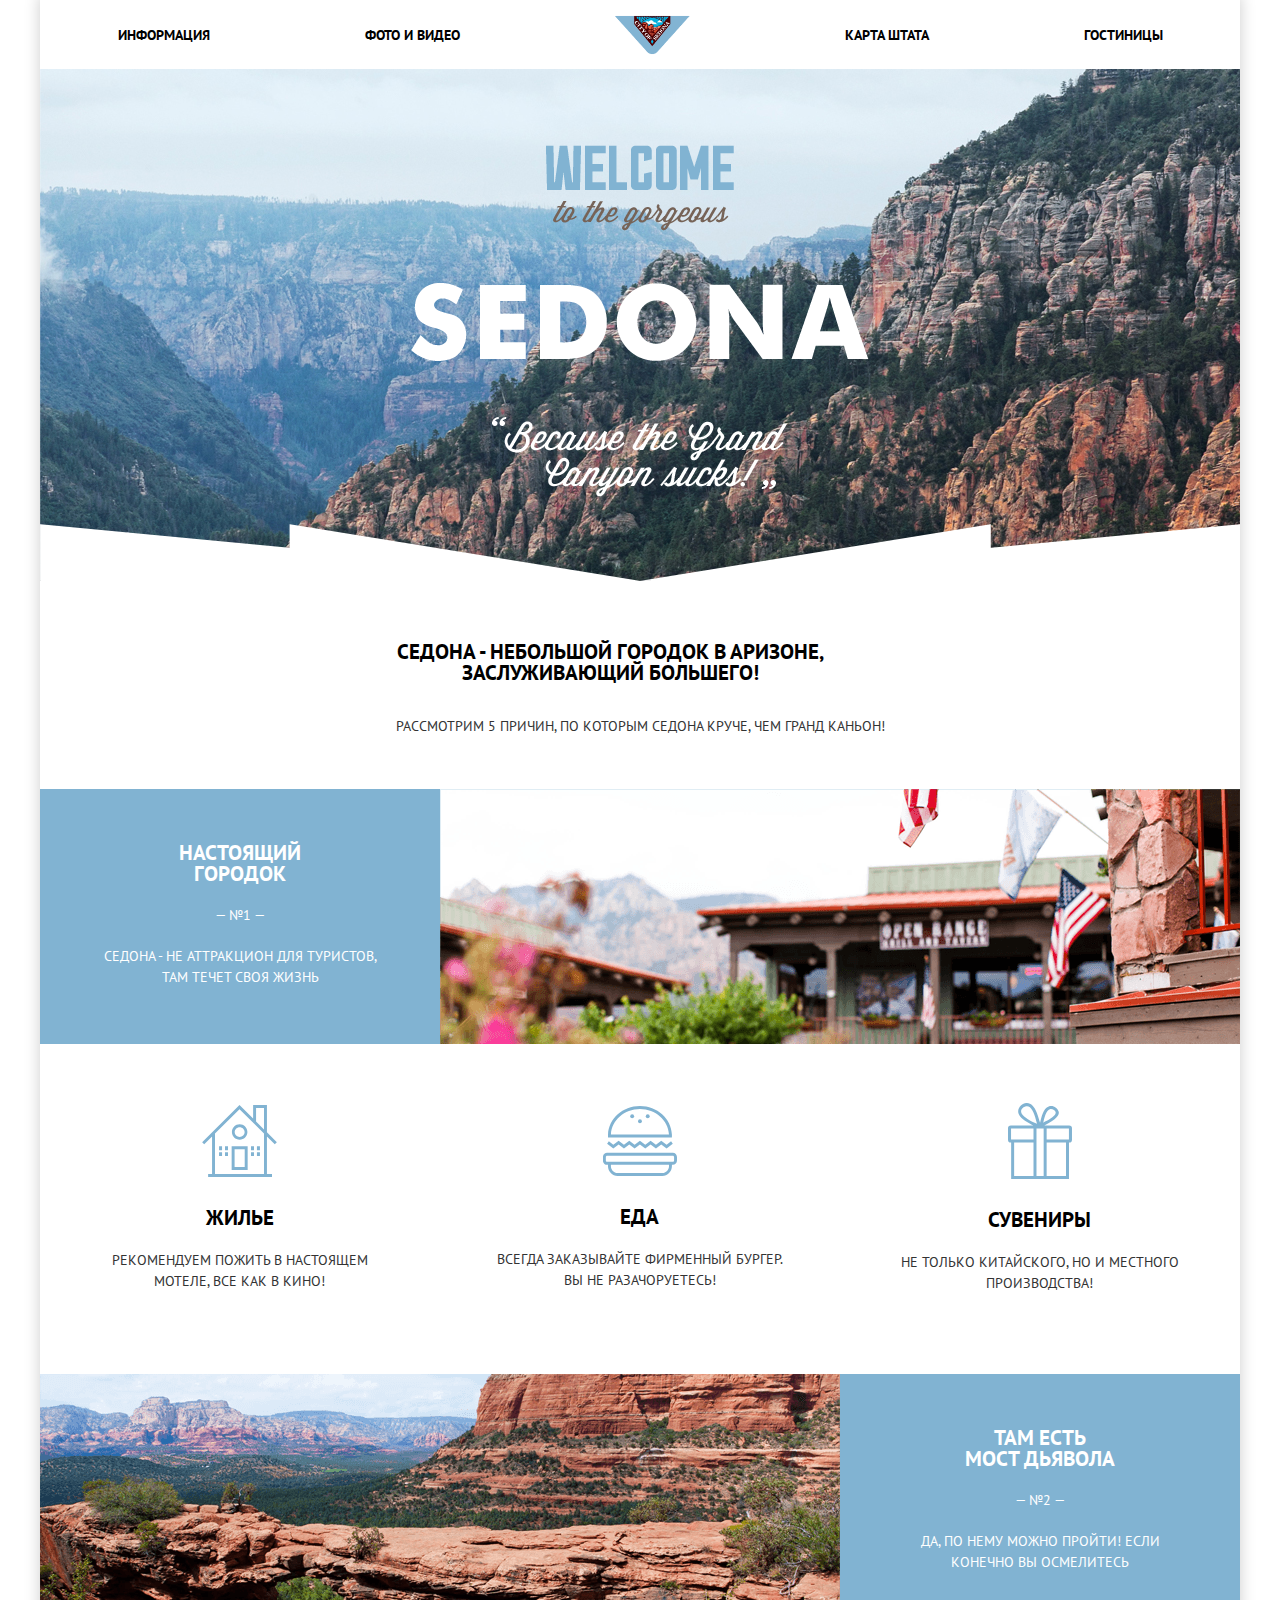
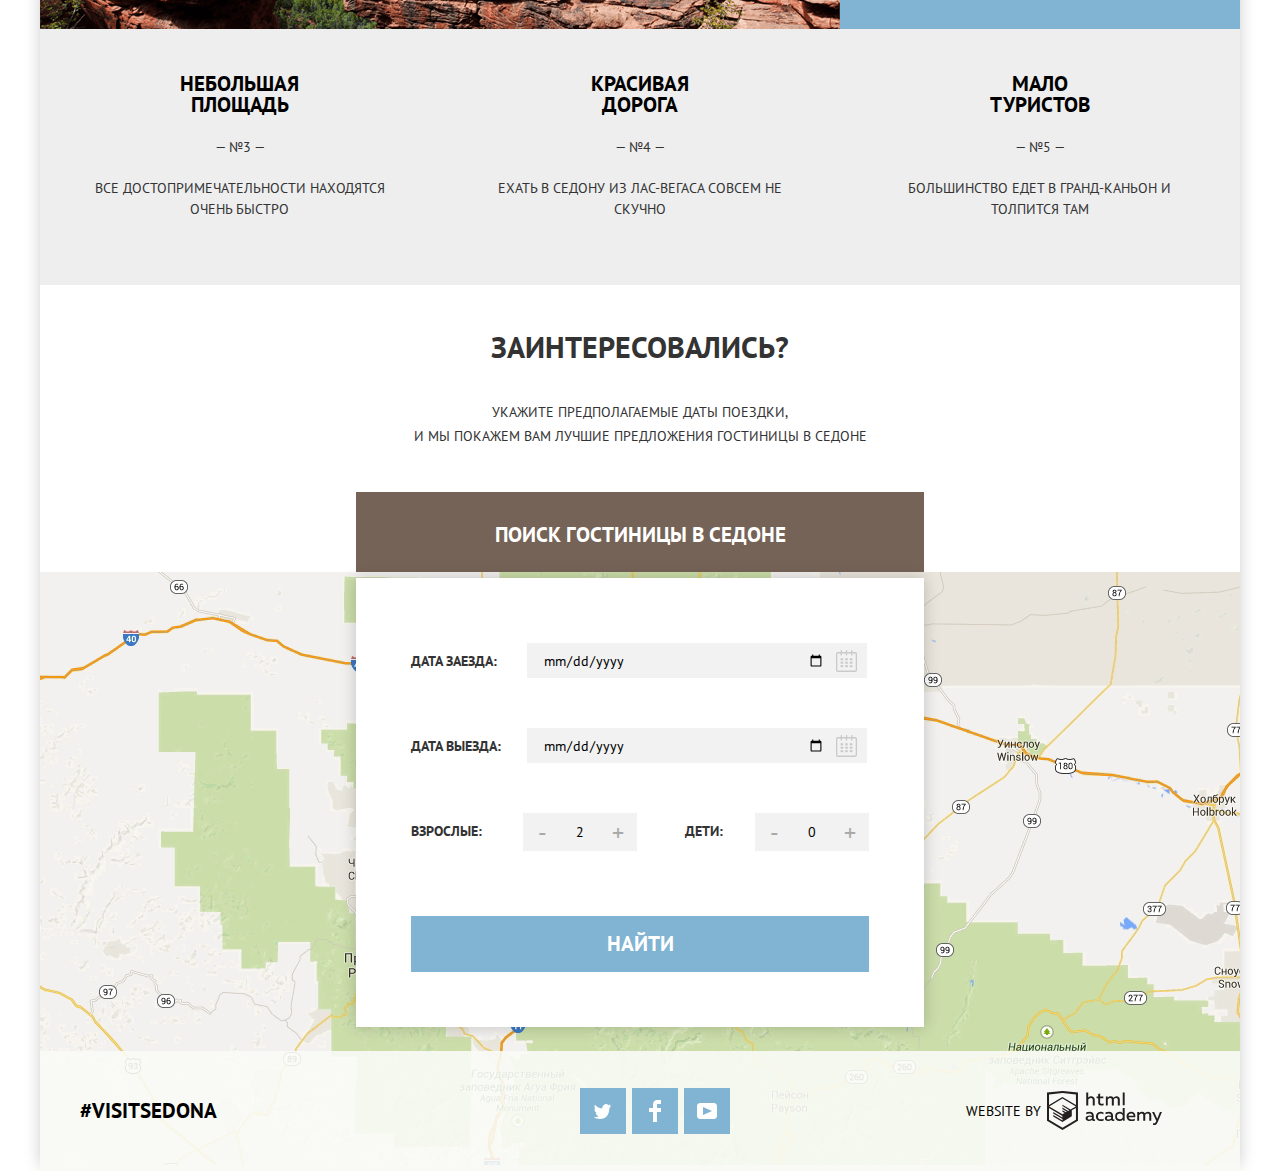
==== commit ed967427: "Sedona CSS 10" ====
--- a/index.html
+++ b/index.html
@@ -13,13 +13,17 @@
 
     <header class='main-header'>
       <!-- <a class='main-header-logo'>
-        <img src='img/header/logo.svg' width='100' height='100' alt='Логотип проекта 'Седона''>
+        <img src='img/header/logo.svg' width='100' height='100' alt='Логотип проекта 'Седона'>
       </a> -->
       <nav class='main-navigation'>
         <ul class='site-navigation'>
           <li><a href='#' aria-label='Info'>Информация</a></li>
           <li><a href='#' aria-label='Photo and Video'>Фото и Видео</a></li>
-          <li><a class='main-header-logo' href='#' aria-label='Logo'>Логотип</a></li>
+          <li>
+            <a class='main-header-logo' href='#' aria-label='Logo'>
+            <img src='../img/header/logo.svg' width='75' height='70' alt='Логотип проекта 'Седона''>
+            </a>
+          </li>
           <li><a href='#' aria-label='Map of the State'>Карта Штата</a></li>
           <li><a href='/catalog.html' aria-label='Hotels'>Гостиницы</a></li>
         </ul>
@@ -109,7 +113,7 @@
 
         <form  class='hotel-search' action='https://echo.htmlacademy.ru' method='get'>
 
-          <div class='input input-date'>
+          <div class='form-row form-row-date'>
             <label for='search-arrival-date' class='label'>Дата заезда:</label>
             <div class='input-wrap input-wrap-date'>
               <input type='date' id='search-arrival-date' name='arrival-date' value='24 апреля 2017'>
@@ -117,7 +121,7 @@
             </div>
           </div>
 
-          <div class='input input-date'>
+          <div class='form-row form-row-date'>
             <label  for='search-departure-date' class='label'> Дата выезда: </label>
             <div class='input-wrap input-wrap-date'>
              <input type='date' id='search-departure-date' name='departure-date' value='4 июля 2017'>
@@ -126,7 +130,7 @@
           </div>
 
           <div class='search-input-number'>
-            <div class='input input-number'>
+            <div class='form-row form-row-number'>
               <label for='search-adults-number' class='label'>Взрослые:</label>
               <div class='input-wrap input-wrap-number'>
                 <button type='button' class='search-minus'>-</button>
@@ -135,7 +139,7 @@
               </div>
             </div>
 
-            <div class='input input-number'>
+            <div class='form-row form-row-number'>
               <label for='search-kids-number' class='label label-last'>Дети:</label>
               <div class='input-wrap input-wrap-number'>
                 <button type='button' class='search-minus'>-</button>
--- a/css/style.css
+++ b/css/style.css
@@ -91,16 +91,16 @@
 .main-header-logo {
   display: block;
   position: relative;
-  width: 75px;
-  height: 70px;
+  /* width: 75px; */
+  /* height: 70px; */
   margin-top: -15px;
   margin-bottom: -29px;
   font-size: 0;
 
-  background-image: url('../img/header/logo.svg');
-  background-repeat: no-repeat;
-  background-position: center;
-  background-color: green;
+  /* background-image: url('../img/header/logo.svg'); */
+  /* background-repeat: no-repeat; */
+  /* background-position: center; */
+  /* background-color: green; */
 }
 
 
@@ -324,15 +324,20 @@
 /* 3.2 ФОРМА ПОИСКА ОТЕЛЯ НА ГЛАВНОЙ СТРАНИЦЕ */
 
 .hotel-search {
+  position: relative;
+  margin-bottom: -455px;
+
   width: 568px;
   padding: 55px;
   text-align: left;
+
   background-color: #fff;
   box-shadow:0 0 15px 0 rgba(0,0,0,.2);
 }
 
-.hotel-search .input {
+.hotel-search .form-row {
   margin: 0;
+  margin-bottom: 30px;
   font-family: 'PT Sans', Arial, sans-serif;
   font-weight: 700;
   line-height: 26px;
@@ -368,8 +373,11 @@
   background: #f2f2f2;
 }
 
-.input-date input {
+.input-wrap-date input {
   z-index: 1;
+  width: 100%;
+  padding: 7px 40px 6px 14px;
+  border: 2px solid transparent;
 }
 
 .calendar {
@@ -414,14 +422,15 @@
 }
 
 .search-number, .search-plus, .search-minus {
+  display: inline-block;
   width: 38px;
-  /* height: 38px; */
+  height: 38px;
   text-align: center;
+  vertical-align: middle;
   margin-left: -4px;
 }
 
 .search-minus, .search-plus {
-  /* margin-top: -2px; */
   font-family: 'PT Sans', Arial, sans-serif;
   font-size: 24px;
   line-height: 21px;
@@ -438,8 +447,8 @@
 }
 
 .hotel-search-submit-button {
-  width: 458px;
-  margin-top: 55px;
+  width: 100%;
+  margin-top: 25px;
   padding: 15px;
   background-color: #81b3d2;
 }
@@ -460,11 +469,11 @@
 
 /* 4. ПОДВАЛ */
 .main-footer {
-  position: relative;
   padding: 23px 0;
 }
 
 .main-page-footer {
+    position: relative;
     margin-top: -120px;
     background-color: rgba(249,251, 246, 0.9);
 }
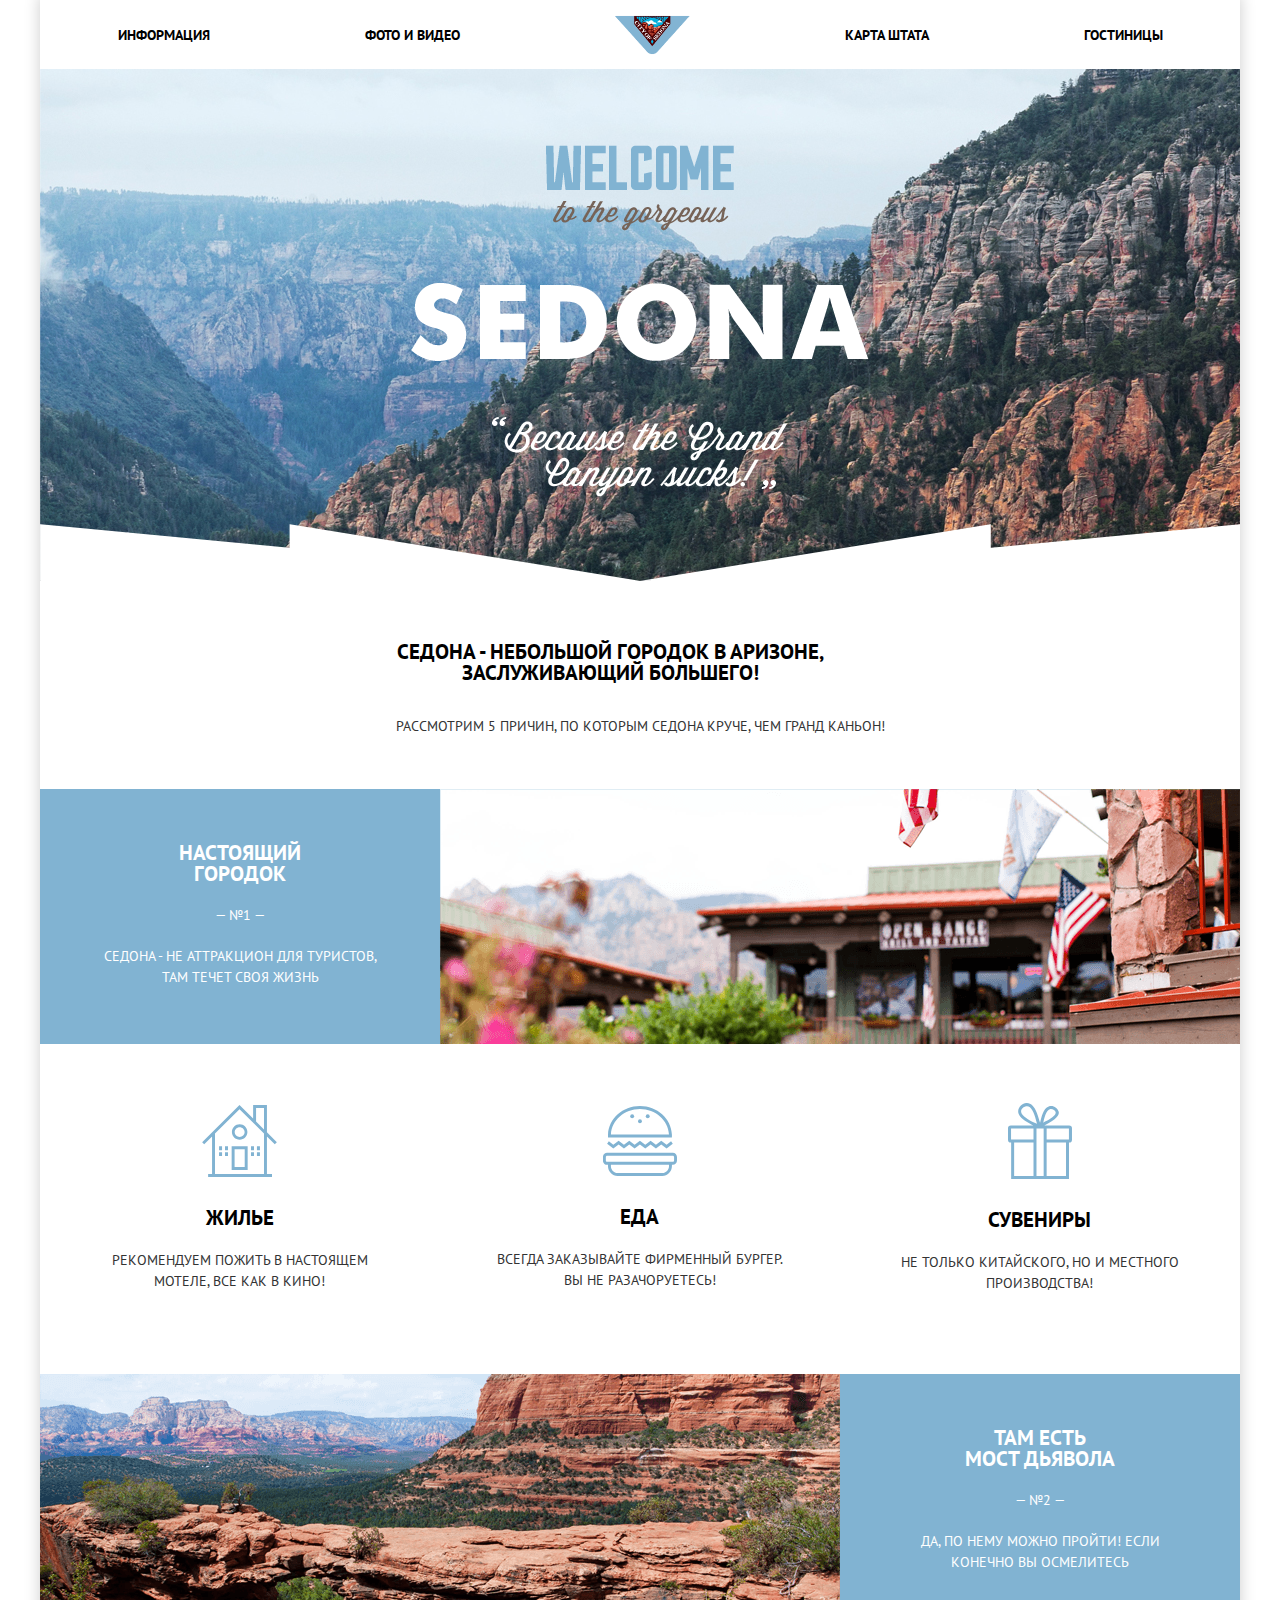
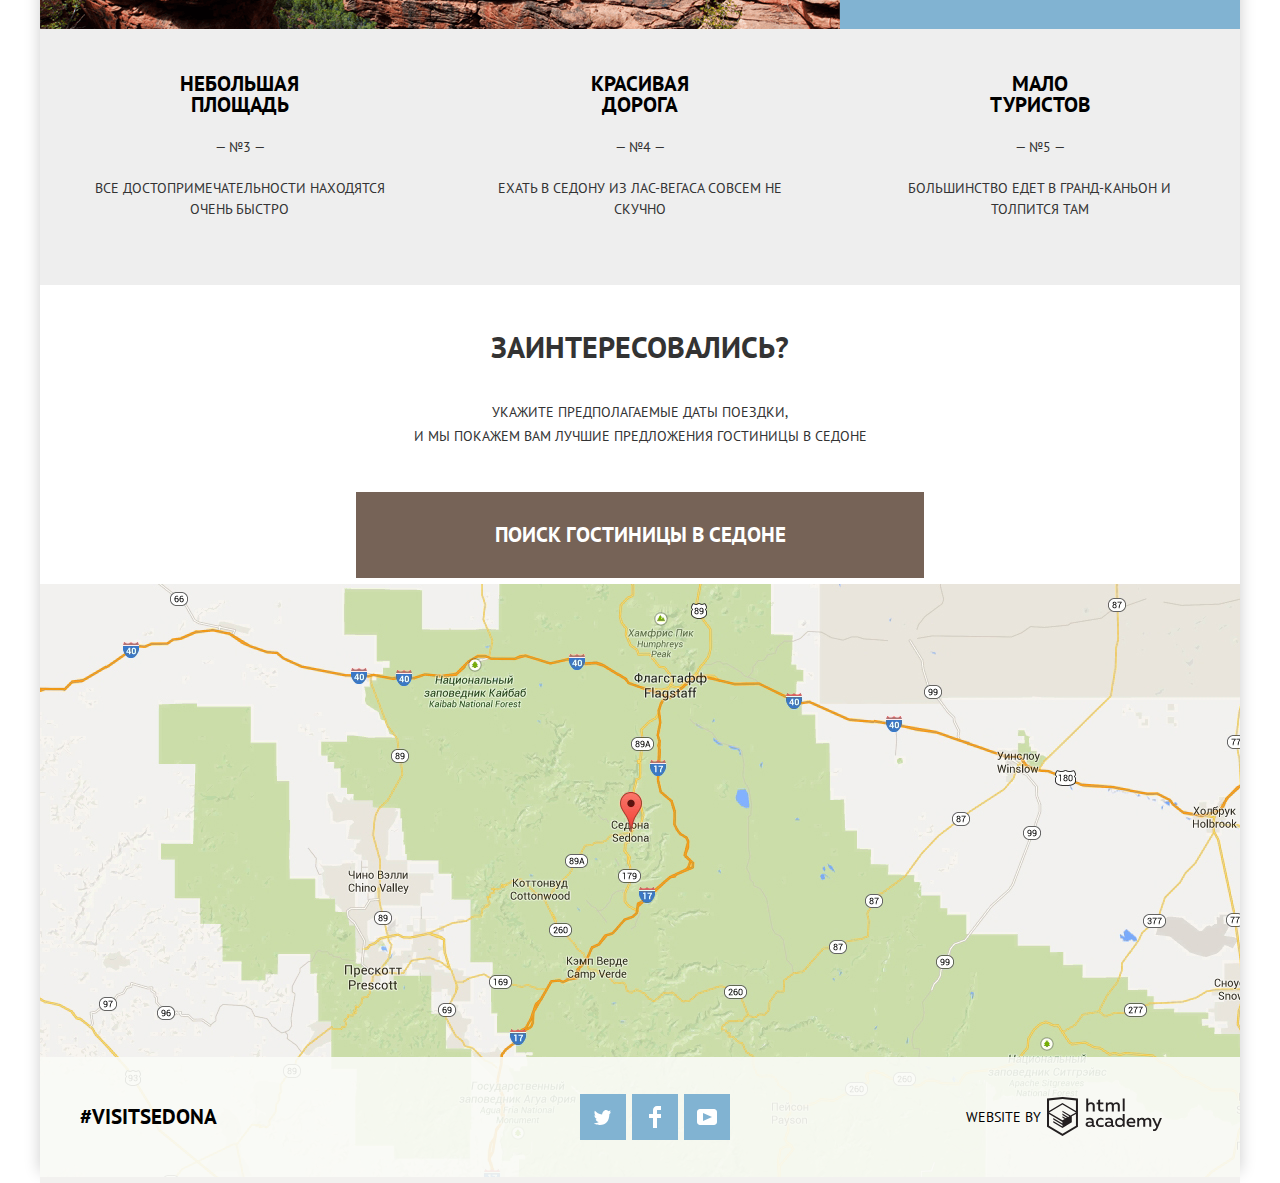
==== commit a2fcc427: "Sedona JS" ====
--- a/index.html
+++ b/index.html
@@ -12,9 +12,6 @@
    <div class='wrapper'>
 
     <header class='main-header'>
-      <!-- <a class='main-header-logo'>
-        <img src='img/header/logo.svg' width='100' height='100' alt='Логотип проекта 'Седона'>
-      </a> -->
       <nav class='main-navigation'>
         <ul class='site-navigation'>
           <li><a href='#' aria-label='Info'>Информация</a></li>
@@ -154,7 +151,12 @@
       </section>
 
       <div class='map'>
+        <iframe src='https://www.google.com/maps/embed?pb=!1m18!1m12!1m3!1d838162.888095526!2d-112.355441782291!3d34.85437338104188!2m3!1f0!2f0!3f0!3m2!1i1024!2i768!4f13.1!3m3!1m2!1s0x872da132f942b00d%3A0x5548c523fa6c8efd!2z0KHQtdC00L7QvdCwLCDQkNGA0LjQt9C-0L3QsCA4NjMzNiwg0KHQqNCQ!5e0!3m2!1sru!2sru!4v1522499309595'
+        width='1200' height='593' frameborder='0' style='border:0' allowfullscreen>
+      </iframe>
+      <p>
         <img src='img/main-page/map.jpg' width='1200' height='593' alt='Карта'>
+      </p>
       </div>
       </main>
 
@@ -180,12 +182,45 @@
 
         <div class='footer-item'>
         <a class='copyright' href='https://htmlacademy.ru' aria-label='HTML academy'> Website By
-          <div class="copyright-image"></div>
+          <div class='copyright-image'></div>
         </a>
       </div>
     </div>
     </footer>
 
    </div>
+
+   <script>
+      var link = document.querySelector('.hotel-search-button');
+      var popup = document.querySelector('.hotel-search');
+
+      var form = popup.querySelector('form');
+      var arrival-date = popup.querySelector('[name=arrival-date]');
+      var departure-date = popup.querySelector('[name=password]');
+
+      link.addEventListener('click', function (evt) {
+        evt.preventDefault();
+        popup.classList.add('hotel-search-show');
+        arrival-date.focus();
+      });
+
+      form.addEventListener('submit', function (evt) {
+        if (!arrival-date.value || !departure-date.value) {
+        evt.preventDefault();
+        console.log('Введите дату заезда и дату выезда');
+       }
+      });
+
+      window.addEventListener('keydown', function (evt) {
+        if (evt.keyCode === 27) {
+          evt.preventDefault();
+          if (popup.classList.contains('hotel-search-show')) {
+            popup.classList.remove('hotel-search-show');
+          }
+        }
+      });
+
+   </script>
+
   </body>
 </html>
--- a/css/style.css
+++ b/css/style.css
@@ -322,9 +322,34 @@
 }
 
 /* 3.2 ФОРМА ПОИСКА ОТЕЛЯ НА ГЛАВНОЙ СТРАНИЦЕ */
+@keyframes bounce {
+  0% {
+    transform: translateY(-2000px);
+  }
+
+  70% {
+    transform: translateY(30px);
+  }
+
+  90% {
+    transform: translateY(-10px);
+  }
+
+  100% {
+    transform: translateY(0);
+  }
+}
+
+
+.hotel-search-show {
+  display: block;
+  animation: bounce 0.6s;
+}
 
 .hotel-search {
+  display: none;
   position: relative;
+  z-index: 3;
   margin-bottom: -455px;
 
   width: 568px;
@@ -334,6 +359,7 @@
   background-color: #fff;
   box-shadow:0 0 15px 0 rgba(0,0,0,.2);
 }
+
 
 .hotel-search .form-row {
   margin: 0;
@@ -461,11 +487,21 @@
   background-color: #5496bd;
 }
 
-.map {
-  background-image: url('../img/main-page/map');
-  background-position: no-repeat;
+.map p {
+  position: absolute;
+  z-index: 1;
+  margin-top: -593px;
+
+  /* background-image: url('../img/main-page/map'); */
+  /* background-position: no-repeat; */
   background-color: #f2f1ef;
 }
+
+.map iframe {
+  position: relative;
+  z-index: 2;
+}
+
 
 /* 4. ПОДВАЛ */
 .main-footer {
@@ -474,6 +510,7 @@
 
 .main-page-footer {
     position: relative;
+    z-index: 3;
     margin-top: -120px;
     background-color: rgba(249,251, 246, 0.9);
 }
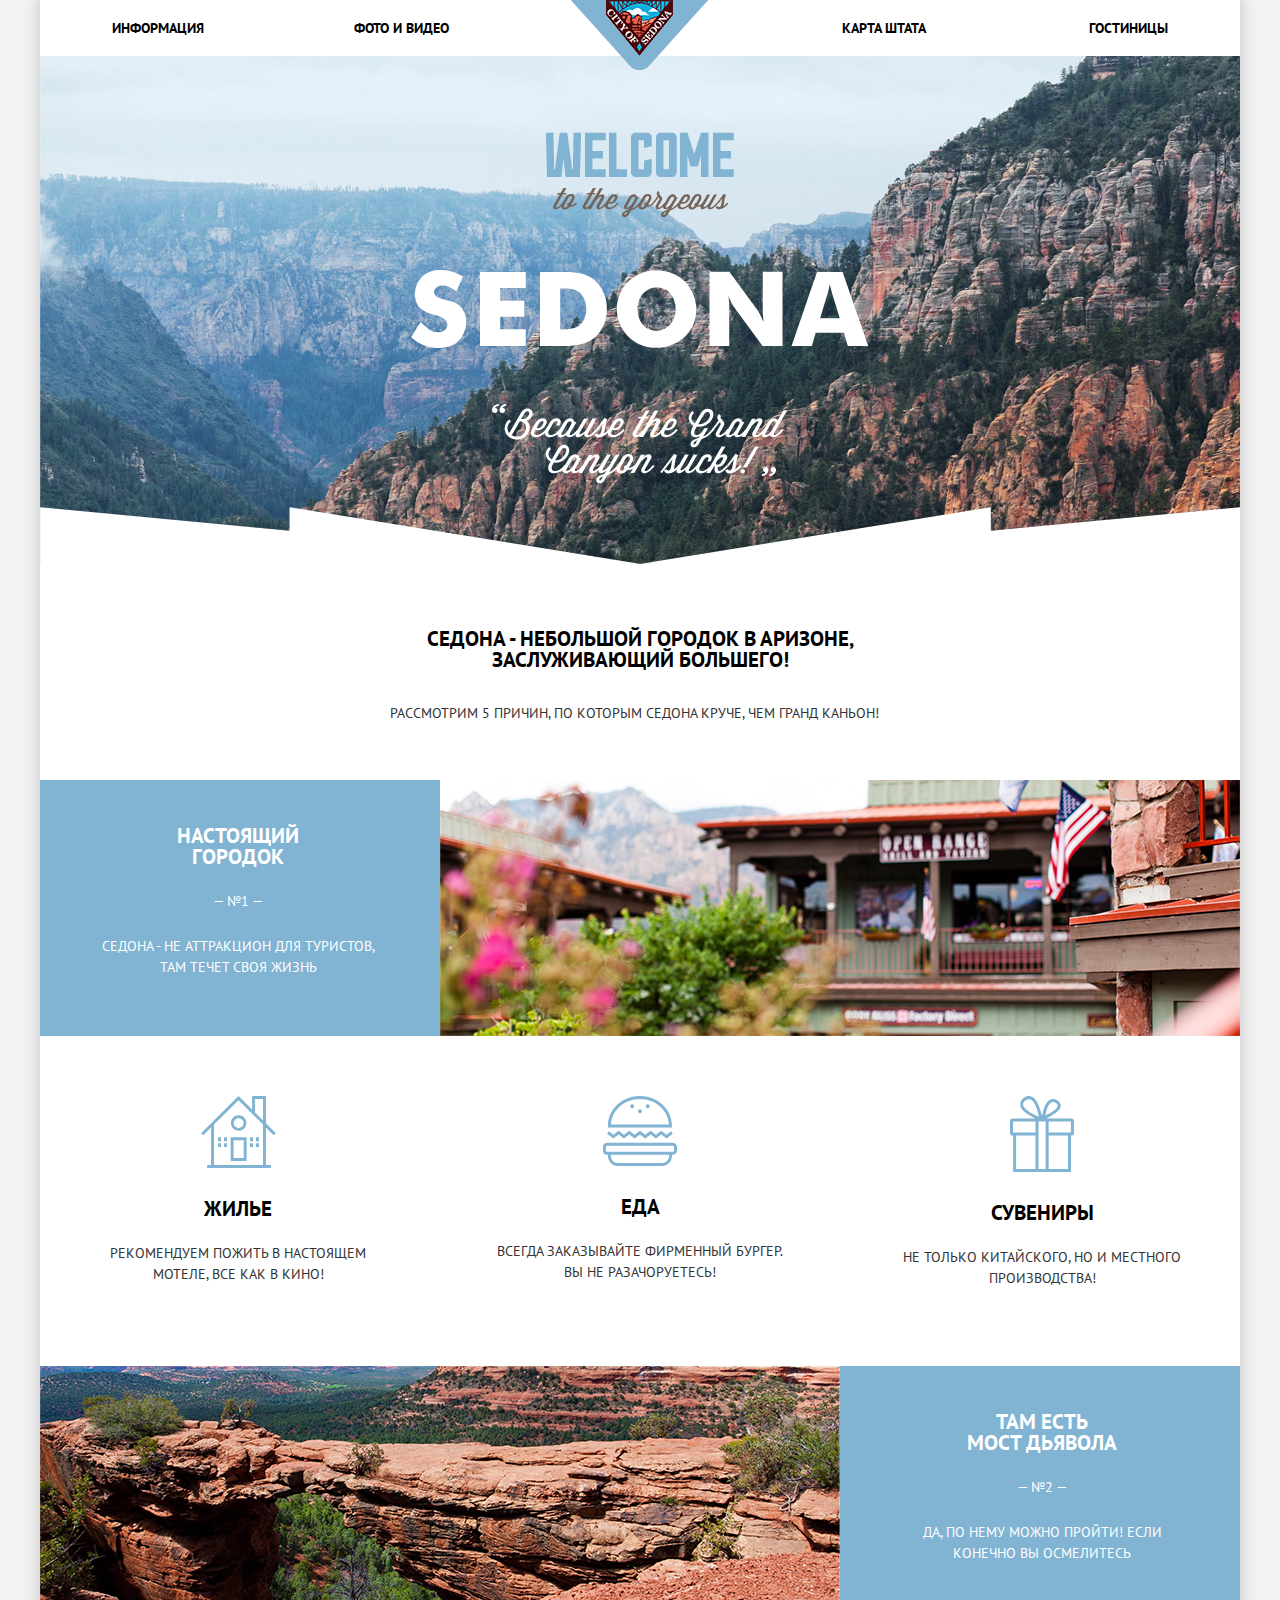
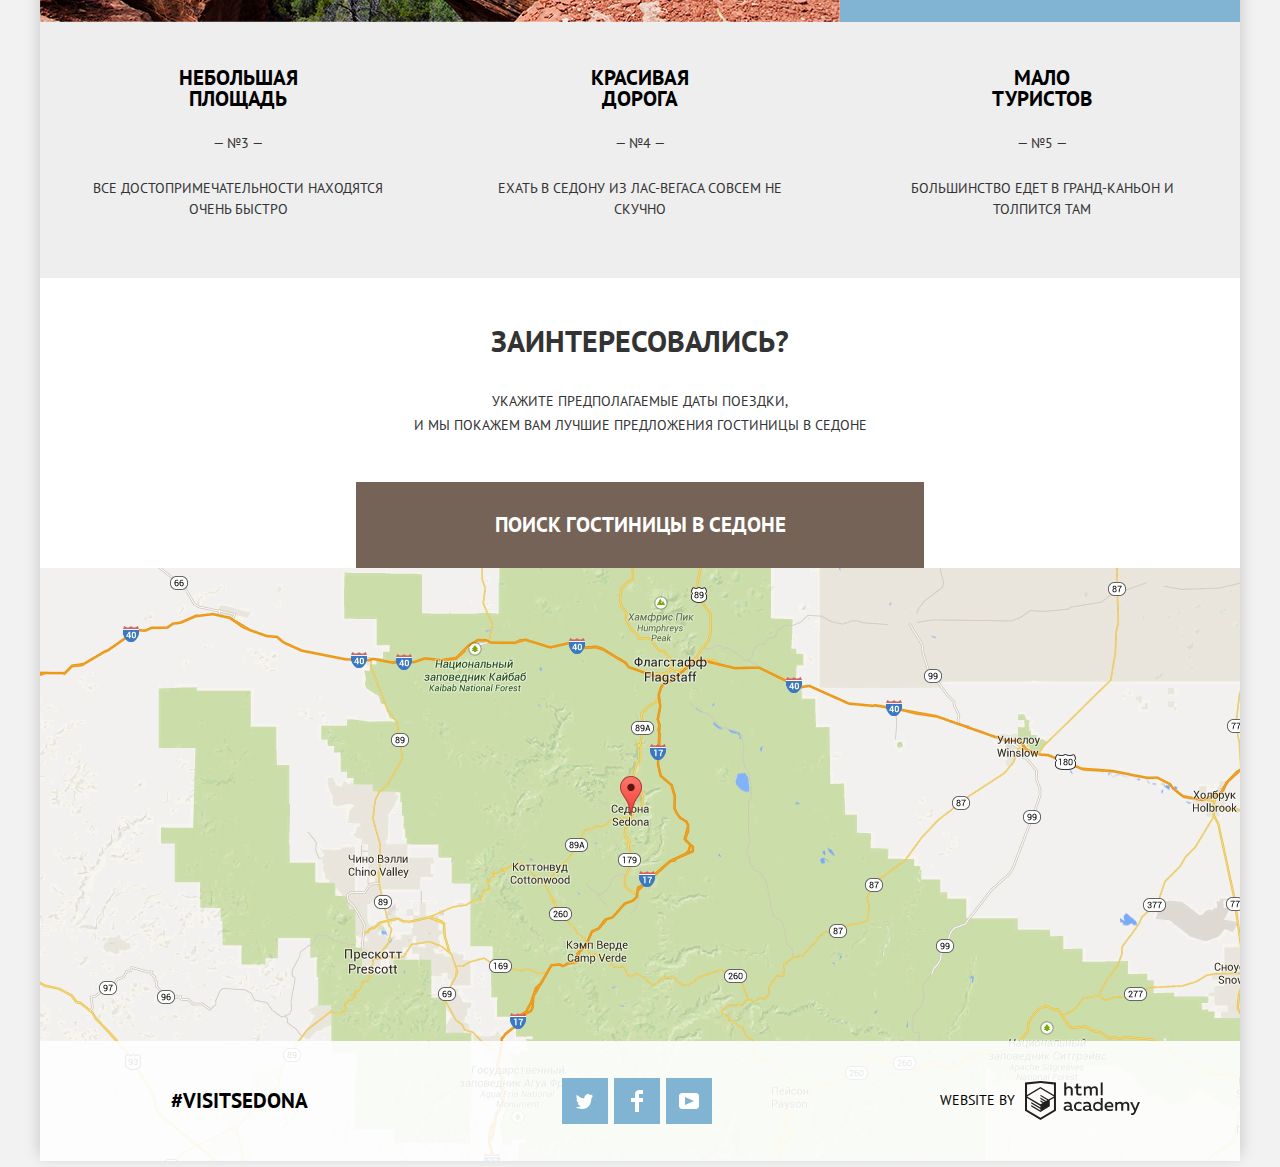
==== commit a2d2beab: "Sedona JS 2" ====
--- a/index.html
+++ b/index.html
@@ -6,123 +6,117 @@
    <link rel='stylesheet' href='css/normalize.css'>
    <link rel='stylesheet' href='https://fonts.googleapis.com/css?family=PT+Sans:400,700&amp;subset=cyrillic'>
    <link rel='stylesheet' href='css/style.css'>
-  </head>
+</head>
 
   <body>
    <div class='wrapper'>
 
     <header class='main-header'>
       <nav class='main-navigation'>
+        <a class='main-header-logo' href='index.html' aria-label='Логотип проекта "Седона"'>
+           <img src='img/header/logo.png' width='138' height='70' alt='Логотип проекта "Седона"'>
+        </a>
         <ul class='site-navigation'>
-          <li><a href='#' aria-label='Info'>Информация</a></li>
-          <li><a href='#' aria-label='Photo and Video'>Фото и Видео</a></li>
-          <li>
-            <a class='main-header-logo' href='#' aria-label='Logo'>
-            <img src='../img/header/logo.svg' width='75' height='70' alt='Логотип проекта 'Седона''>
-            </a>
-          </li>
-          <li><a href='#' aria-label='Map of the State'>Карта Штата</a></li>
-          <li><a href='/catalog.html' aria-label='Hotels'>Гостиницы</a></li>
+          <li><a href='#'>Информация</a></li>
+          <li><a href='#'>Фото и Видео</a></li>
+          <li><a href='#'>Карта Штата</a></li>
+          <li><a href='catalog.html'>Гостиницы</a></li>
         </ul>
       </nav>
     </header>
 
     <main class='container'>
-      <h1 class='visually-hidden'>Седона</h1>
-      <div class='main-banner'> </div>
+	
+      <section class='main-banner'>
+        <h1 class='visually-hidden'>Седона</h1>
+	  </section>
 
       <section class='info'>
         <div class='advantage'>
-          <h2 class='visually-hidden'>Преимущества</h2>
-          <h3>Седона - небольшой городок в Аризоне, заслуживающий большего!</h3>
+          <h2>Седона - небольшой городок в Аризоне, заслуживающий большего!</h2>
           <span class='text'>Рассмотрим 5 причин, по которым Седона круче, чем Гранд Каньон!</span>
         </div>
 
         <div class='info-section odd'>
           <div class='info-cell'>
-              <h3>Настоящий <br> городок</h3>
+              <h2>Настоящий <br> городок</h2>
               <span class='number'>№1</span>
               <div class='text'>Седона - не аттракцион для туристов, там течет своя жизнь</div>
           </div>
-          <div  class='info-section-background-1'> </div>
-        </div>
-
-        <div class='info-section second'>
-          <ul class='features-list'>
-            <li class='features-item'>
-              <div class='icon house'> </div>
-              <h3>Жилье</h3>
-              <div class='text'>Рекомендуем пожить в настоящем мотеле, все как в кино!</div>
-            </li>
-            <li class='features-item'>
-              <div class='icon hamburger'> </div>
-              <h3>Еда</h3>
-              <div class='text'> Всегда заказывайте фирменный бургер. Вы не разачоруетесь! </div>
-            </li>
-            <li class='features-item'>
-              <div class='icon gift'> </div>
-              <h3>Сувениры</h3>
-              <div class='text'>Не только китайского, но и местного производства!</div>
-            </li>
-          </ul>
+          <div  class='info-section-background info-section-background-1'></div>
+        </div>
+
+        <div class='info-section info-section-with-icons'>
+          <div class='info-cell'>
+            <div class='icon house'></div>
+            <h2>Жилье</h2>
+            <div class='text'>Рекомендуем пожить в настоящем мотеле, все как в кино!</div>
+          </div>
+          <div class='info-cell'>
+            <div class='icon hamburger'></div>
+            <h2>Еда</h2>
+            <div class='text'> Всегда заказывайте фирменный бургер. Вы не разачоруетесь! </div>
+          </div>
+          <div class='info-cell'>
+            <div class='icon gift'></div>
+            <h2>Сувениры</h2>
+            <div class='text'>Не только китайского, но и местного производства!</div>
+          </div>
         </div>
 
         <div class='info-section odd'>
-          <div class='info-section-background-2'> </div>
-          <div class='info-cell'>
-            <h3>Там есть <br> мост дьявола</h3>
+          <div class='info-section-background info-section-background-2'></div>
+          <div class='info-cell'>
+            <h2>Там есть <br> мост дьявола</h2>
             <span class='number'>№2</span>
             <div class='text'>Да, по нему можно пройти! Если конечно вы осмелитесь</div>
           </div>
         </div>
 
-        <div class='info-section last'>
-          <ul class='features-list'>
-            <li class='features-item'>
-              <h3>Небольшая <br> площадь</h3>
-              <span class='number'>№3</span>
-              <div class='text'>Все достопримечательности находятся очень быстро</div>
-            </li>
-            <li class='features-item'>
-              <h3>Красивая <br> дорога</h3>
-              <span class='number'>№4</span>
-              <div class='text'>Ехать в Седону из Лас-Вегаса совсем не скучно</div>
-            </li>
-            <li class='features-item'>
-              <h3>Мало <br> туристов</h3>
-              <span class='number'>№5</span>
-              <div class='text'> Большинство едет в Гранд-Каньон и толпится там </div>
-            </li>
-          </ul>
+        <div class='info-section reverse'>
+          <div class='info-cell'>
+           <h2>Небольшая <br> площадь</h2>
+            <span class='number'>№3</span>
+            <div class='text'>Все достопримечательности находятся очень быстро</div>
+          </div>
+          <div class='info-cell'>
+            <h2>Красивая <br> дорога</h2>
+            <span class='number'>№4</span>
+            <div class='text'>Ехать в Седону из Лас-Вегаса совсем не скучно</div>
+          </div>
+          <div class='info-cell'>
+            <h2>Мало <br> туристов</h2>
+            <span class='number'>№5</span>
+            <div class='text'> Большинство едет в Гранд-Каньон и толпится там </div>
+          </div>
         </div>
       </section>
 
-      <section class='main-page-hotel-search'>
-        <h2 class='visually-hidden'>Поиск гостиницы</h2>
+      <section class='hotel-search'>
         <div class='hotel-search-header'>
-          <div class='caption'>Заинтересовались? </div>
+          <h2 class='caption'>Заинтересовались?</h2>
           <div class='text'>Укажите предполагаемые даты поездки, <br> и мы покажем вам лучшие предложения гостиницы в Седоне </div>
         </div>
 
-        <button  type='button' class='hotel-search-button'>
+        <button  type='button' class='btn hotel-search-button'>
         Поиск гостиницы в Седоне
        </button>
 
-        <form  class='hotel-search' action='https://echo.htmlacademy.ru' method='get'>
+        <form  class='hotel-search-form' action='https://echo.htmlacademy.ru' method='get'>
 
           <div class='form-row form-row-date'>
             <label for='search-arrival-date' class='label'>Дата заезда:</label>
             <div class='input-wrap input-wrap-date'>
-              <input type='date' id='search-arrival-date' name='arrival-date' value='24 апреля 2017'>
-              <button type='button' class='calendar'>Calendar</button>
+              <input type='text' id='search-arrival-date' name='arrival-date' value='24 апреля 2017'>
+              <button type='button' class='calendar'>Календарь</button>
             </div>
           </div>
 
           <div class='form-row form-row-date'>
             <label  for='search-departure-date' class='label'> Дата выезда: </label>
             <div class='input-wrap input-wrap-date'>
-             <input type='date' id='search-departure-date' name='departure-date' value='4 июля 2017'>
-             <button type='button' class='calendar'>Calendar</button>
+             <input type='text' id='search-departure-date' name='departure-date' value='4 июля 2017'>
+             <button type='button' class='calendar'>Календарь</button>
            </div>
           </div>
 
@@ -140,13 +134,13 @@
               <label for='search-kids-number' class='label label-last'>Дети:</label>
               <div class='input-wrap input-wrap-number'>
                 <button type='button' class='search-minus'>-</button>
-                <input class='search-number' type='text' id='search-kids-number' name='kids-number' value='0' class='search-number'>
+                <input class='search-number' type='text' id='search-kids-number' name='kids-number' value='0'>
                 <button type='button' class='search-plus'>+</button>
               </div>
             </div>
          </div>
 
-          <button type='submit' class='hotel-search-submit-button'> Найти </button>
+          <button type='submit' class='btn hotel-search-submit-button'>Найти</button>
         </form>
       </section>
 
@@ -163,25 +157,25 @@
       <footer class='main-footer main-page-footer'>
         <div class='footer-container'>
           <div class='footer-item'>
-            <a class='transfer' href='#' aria-label='Visit Sedona'>#VISITSEDONA</a>
-          </div>
-
-          <div class='footer-item footer-social'>
+            <span class='transfer'>#VISITSEDONA</span>
+          </div>
+
+          <div class='footer-item'>
           <ul class='social-list'>
             <li class='social-element'>
-              <a class='social-button twitter' href='#' aria-label='Twitter'>Twitter </a>
+              <a class='social-button twitter' href='#'>Twitter</a>
             </li>
             <li class='social-element'>
-              <a class='social-button facebook' href='#' aria-label='Facebook'>Facebook</a>
+              <a class='social-button facebook' href='#'>Facebook</a>
             </li>
             <li class='social-element'>
-              <a class='social-button youtube' href='#' aria-label='Youtube'>Youtube</a>
+              <a class='social-button youtube' href='#'>Youtube</a>
             </li>
           </ul>
         </div>
 
         <div class='footer-item'>
-        <a class='copyright' href='https://htmlacademy.ru' aria-label='HTML academy'> Website By
+        <a class='copyright' href='https://htmlacademy.ru/intensive/htmlcss' target='_blank'> Website By
           <div class='copyright-image'></div>
         </a>
       </div>
@@ -192,20 +186,21 @@
 
    <script>
       var link = document.querySelector('.hotel-search-button');
-      var popup = document.querySelector('.hotel-search');
-
-      var form = popup.querySelector('form');
-      var arrival-date = popup.querySelector('[name=arrival-date]');
-      var departure-date = popup.querySelector('[name=password]');
+      var popup = document.querySelector('.hotel-search-form');
+
+      var arrivalDate = popup.querySelector('[name=arrival-date]');
+      var departureDate = popup.querySelector('[name=departure-date]');
 
       link.addEventListener('click', function (evt) {
         evt.preventDefault();
-        popup.classList.add('hotel-search-show');
-        arrival-date.focus();
+        popup.classList.toggle('show');
+		if(popup.classList.contains('show')){
+          arrivalDate.focus();
+		}
       });
 
-      form.addEventListener('submit', function (evt) {
-        if (!arrival-date.value || !departure-date.value) {
+      popup.addEventListener('submit', function (evt) {
+        if (!arrivalDate.value || !departureDate.value) {
         evt.preventDefault();
         console.log('Введите дату заезда и дату выезда');
        }
@@ -214,13 +209,15 @@
       window.addEventListener('keydown', function (evt) {
         if (evt.keyCode === 27) {
           evt.preventDefault();
-          if (popup.classList.contains('hotel-search-show')) {
-            popup.classList.remove('hotel-search-show');
+          if (popup.classList.contains('show')) {
+            popup.classList.remove('show');
           }
         }
       });
 
    </script>
+   
+   
 
   </body>
 </html>
--- a/css/style.css
+++ b/css/style.css
@@ -5,18 +5,17 @@
 body {
   margin: 0;
   padding: 0;
-
   font-family: 'PT Sans', Arial, sans-serif;
   font-size: 14px;
   line-height: 21px;
   color: #333333;
   text-transform: uppercase;
-
-  backrgound-color: #f2f2f2;
-}
-
-body * {
+  background-color: #f2f2f2;
   box-sizing: border-box;
+}
+
+*, *::before, *::after { 
+  box-sizing: inherit; 
   outline: none;
 }
 
@@ -31,12 +30,12 @@
   text-decoration: none;
 }
 
-button {
-  font: inerit;
-  text-align:center;
+button{
+  font: inherit;
+  text-align: center;
   vertical-align: middle;
   text-transform: uppercase;
-  border:none;
+  border: none;
   cursor: pointer;
 }
 
@@ -54,27 +53,41 @@
 /* 1. HEADER */
 
 .main-navigation {
+  position: relative;
+}
+
+.site-navigation {
+  display: flex;
+  list-style: none;
+  margin: 0;
+  padding: 0;
+}
+
+.site-navigation li {
+	width: 25%;
+	padding: 15px 14px;
+	text-align: left;
+}
+
+.site-navigation li:first-of-type {
+	padding-left: 72px;
+}
+
+.site-navigation li:last-of-type {
+	padding-right: 72px;
+}
+
+.site-navigation li:nth-last-of-type(2), 
+.site-navigation li:last-of-type {
+	text-align: right;
+}
+
+.site-navigation a {
   line-height: 26px;
   font-weight: 700;
   color: #000000;
 }
 
-.site-navigation {
-  display:flex;
-  flex-direction: row;
-  align-items: center;
-  justify-content: space-around;
-  flex-wrap: nowrap;
-  width: 100%;
-  list-style: none;
-  margin: 0;
-  padding: 15px 0;
-}
-
-.site-navigation a {
-  color: #000000;
-}
-
 .site-navigation a:hover {
   color: #81b3d2;
 }
@@ -84,30 +97,25 @@
 }
 
 .site-navigation a:active, .site-navigation a.active {
-  color: #766357
-}
-
+  color: #766357;
+}
 
 .main-header-logo {
   display: block;
-  position: relative;
-  /* width: 75px; */
-  /* height: 70px; */
-  margin-top: -15px;
-  margin-bottom: -29px;
+  position: absolute;
+  top: 0;
+  left: 50%;
+  width: 138px;
+  height: 70px;
+  margin-left: -69px;
   font-size: 0;
-
-  /* background-image: url('../img/header/logo.svg'); */
-  /* background-repeat: no-repeat; */
-  /* background-position: center; */
-  /* background-color: green; */
-}
-
+  z-index: 1;
+}
 
 /* 2 ИНФОРМАЦИОННАЯ СЕКЦИЯ НА ОСНОВНОЙ СТРАНИЦЕ */
 /* 2.1. БАННЕР И ЗАГОЛОВОК */
 .main-banner {
-  height: 512px;
+  height: 508px;
   background-image:
   url('../img/main-page/main-page-welcome.png'),
   url('../img/main-page/main-page-background-form.png'),
@@ -115,76 +123,80 @@
   background-repeat: no-repeat;
   background-color: #88bad8;
   background-position: center 76px, center bottom, center -58px;
-  /* Картинка для фона - менять картинку или размеры */
 }
 
 .info {
   text-align: center;
 }
 
-.info h3 {
+.info h2 {
   font-size: 21px;
   font-weight: 700;
   color: #000000;
 }
 
 .advantage {
-  margin:0;
-  padding: 50px 350px;
-  display:flex;
+  margin: 0;
+  padding: 54px 350px;
+  display: flex;
   flex-direction: row;
   align-items: center;
   flex-wrap: wrap;
 }
 
-.advantage h3 {
-  width: 440px;
+.advantage h2 {
   margin-top: 10px;
   margin-bottom: 30px;
 }
 
 .advantage .text {
-  width: 500px;
   line-height: 26px;
 }
 
 /* 2.2. ПЯТЬ ПРИЧИН */
-/* 2.2.1. ГОЛУБЫЕ КВАДРАТЫ */
-.odd {
+
+.info-section {
   margin:0;
   padding:0;
   display: flex;
   flex-direction: row;
   justify-content: space-between;
-  width: 100%;
-
+}
+
+.info-section.odd {
   color: #ffffff;
   background-color: #81b3d2;
 }
 
-.odd h3 {
+.odd h2 {
   color: #ffffff;
 }
 
+.info-section.reverse {
+  background-color: #eeeeee;
+}
+
 .info-cell {
-  flex-direction: column;
-  justify-content: center;
-  flex-wrap: wrap;
-  width: 400px;
+  width: 33%;
   text-align: center;
-  padding: 32px 50px 56px;
- }
-
- .info-section .text {
-   margin-top: 20px;
- }
+  padding: 45px 50px 58px;
+}
+ 
+.info-section h2 {
+  margin-top: 0;
+  margin-bottom: 24px;
+}
+
+.info-section .text {
+  margin-top: 24px;
+}
 
 .number:before, .number:after {
   content:'—';
   padding: 0 3px;
 }
 
-.info-section-background-1, .info-section-background-2 {
+.info-section-background {
   width: 800px;
   background-repeat: no-repeat;
   background-color: #88bad8;
@@ -198,76 +210,39 @@
   background-image: url('../img/main-page/main-page-info-background-2.jpg');
 }
 
-/* 2.2.2. ДОМ, ГАБМБУРГЕР, ПОДАРОК */
-
-.info-section ul {
-  list-style: none;
-}
-
-.second .features-list {
-  margin:0;
-  padding:0;
-  list-style: none;
-  display: flex;
-  align-items: center;
-  justify-content: space-around;
-  width: 100%;
-}
-.features-item {
-  width: 33.33%;
-  padding: 44px 50px 80px;
-}
-
-.features-item h3 {
-  margin: 0 0 22px;
-}
-
-.info .icon {
+.info-section.info-section-with-icons .info-cell {
+  padding-bottom: 77px;
+}
+
+.info-section .icon {
   background-repeat: no-repeat;
   margin: auto;
   margin-bottom: 30px;
   margin-top: 15px;
 }
 
-.house {
+.icon.house {
   width: 75px;
   height: 72px;
   background-image: url('../img/main-page/icon-house.svg');
 }
 
-.hamburger {
+.icon.hamburger {
   width: 74px;
   height: 70px;
   background-image: url('../img/main-page/icon-hamburger.svg');
 }
 
-.gift {
+.icon.gift {
   width: 64px;
   height: 76px;
   background-image: url('../img/main-page/icon-gift.svg');
 }
 
-/* 2.2.3. СЕРЫЕ КВАДРАТЫ */
-
-
-.last .features-list {
-  margin:0;
-  padding:0;
-  list-style: none;
-  display: flex;
-  align-items: center;
-  justify-content: space-around;
-  width: 100%;
-  background-color: #eeeeee;
-}
-
-.last .features-item {
-  padding-bottom: 65px;
-}
-
 /* 3. ПОИСК ОТЕЛЯ НА ОСНОВНОЙ СТРАНИЦЕ */
 
-.main-page-hotel-search {
+.hotel-search {
+  position: relative;
   margin: 0 auto;
   padding: 0;
   width: 568px;
@@ -275,25 +250,22 @@
   line-height: 24px;
 }
 
-.main-page-hotel-search .caption {
+.hotel-search-header {
+  width: 568px;
+  padding: 45px 0;
+  text-align: center;
+}
+
+.hotel-search-header .caption {
+  margin-top: 0;
+  margin-bottom: 30px;
   font-size: 30px;
   font-weight: 700;
   line-height: 36px;
 }
 
-
-.hotel-search-header {
-  width: 568px;
-  text-align: center;
-  padding-top: 44px;
-  padding-bottom: 44px;
-}
-
-.hotel-search-header .caption {
-  margin-bottom: 35px;
-}
-
-.hotel-search-button, .hotel-search-submit-button {
+.hotel-search .btn {
+  width: 100%;
   font-family: 'PT Sans', Arial, sans-serif;
   font-size: 21px;
   font-weight:700;
@@ -302,37 +274,42 @@
   color: #ffffff;
 }
 
-.hotel-search-button {
-  width: 100%;
+.hotel-search .hotel-search-button {
   padding: 30px;
   background-color: #766357;
 }
 
-.hotel-search-button:hover {
+.hotel-search .hotel-search-button:hover,
+.hotel-search .hotel-search-button:focus {
   background-color: #604e43;
 }
 
-.hotel-search-button:active {
+.hotel-search .hotel-search-button:active {
   background-color: #503e33;
 }
 
-.hotel-search-button:focus,
-.hotel-search-submit-button:focus {
-  color: rgba (255, 255, 255, 0.3);
-}
-
-/* 3.2 ФОРМА ПОИСКА ОТЕЛЯ НА ГЛАВНОЙ СТРАНИЦЕ */
+.hotel-search .btn:active {
+  color: rgba(255, 255, 255, 0.3);
+}
+
+.hotel-search-form {
+  display: none;
+  position: absolute;
+  top: 100%;
+  left: 50%;
+  z-index: 3;
+  width: 568px;
+  margin-left: -284px;
+  padding: 55px;
+  text-align: left;
+  background-color: #fff;
+  box-shadow:0 0 15px 0 rgba(0,0,0,.2);
+  animation: bounce 0.6s;
+}
+
 @keyframes bounce {
   0% {
-    transform: translateY(-2000px);
-  }
-
-  70% {
-    transform: translateY(30px);
-  }
-
-  90% {
-    transform: translateY(-10px);
+    transform: translateY(-86px);
   }
 
   100% {
@@ -340,58 +317,47 @@
   }
 }
 
-
-.hotel-search-show {
+.hotel-search-form.show {
   display: block;
-  animation: bounce 0.6s;
-}
-
-.hotel-search {
-  display: none;
-  position: relative;
-  z-index: 3;
-  margin-bottom: -455px;
-
-  width: 568px;
-  padding: 55px;
-  text-align: left;
-
-  background-color: #fff;
-  box-shadow:0 0 15px 0 rgba(0,0,0,.2);
-}
-
-
-.hotel-search .form-row {
+}
+
+.hotel-search-form .form-row {
   margin: 0;
+  padding: 0;
   margin-bottom: 30px;
   font-family: 'PT Sans', Arial, sans-serif;
   font-weight: 700;
   line-height: 26px;
-  padding: 10px 0;
-}
-
-.hotel-search input {
+}
+
+.hotel-search-form input {
   padding: 4px 14px;
   background-color: #f2f2f2;
+  font-family: 'PT Sans', Arial, sans-serif;
+  font-weight: 700;
+  text-transform: uppercase;
   border:none;
 }
 
-.hotel-search input:hover {
+.hotel-search-form input:hover {
   background-color: #ebebeb;
 }
 
-.hotel-search input:focus {
+.hotel-search-form input:focus {
   background-color: #ffffff;
-  border: 2px solid #e5e5e5;
-}
-
-.label {
+}
+
+.hotel-search-form .label {
   display: inline-block;
   width: 112px;
   margin:0;
 }
 
-.input-wrap {
+.hotel-search-form .label-last {
+  width: 70px;
+}
+
+.hotel-search-form .input-wrap {
   position: relative;
   display: inline-block;
   width: 340px;
@@ -399,49 +365,47 @@
   background: #f2f2f2;
 }
 
-.input-wrap-date input {
+.hotel-search-form .input-wrap-number {
+  width: 110px;
+}
+
+.hotel-search-form .input-wrap-date input {
   z-index: 1;
   width: 100%;
   padding: 7px 40px 6px 14px;
   border: 2px solid transparent;
 }
 
-.calendar {
+.hotel-search-form .input-wrap-date input:focus {
+  border: 2px solid #e5e5e5;
+}
+
+.hotel-search-form .calendar {
   content: "";
   position: absolute;
   z-index: 2;
   font-size: 0;
-
   width:  21px;
   height: 22px;
-
   margin-top: -11px;
   right: 10px;
   top: 50%;
-
   background-color: transparent;
   background-image: url('../img/main-page/calendar.svg');
   background-repeat: no-repeat;
   background-position: 0 0;
 }
 
-.calendar:hover {
+.hotel-search-form .calendar:hover,
+.hotel-search-form .calendar:focus {
   background-image: url('../img/main-page/calendar-hover.svg');
 }
 
-.calendar:active {
+.hotel-search-form .calendar:active {
   background-image: url('../img/main-page/calendar-active.svg');
 }
 
-.input-wrap-number {
-  width: 110px;
-}
-
-.label-last {
-  width: 70px;
-}
-
-.search-input-number{
+.search-input-number {
   display: flex;
   flex-direction: row;
   justify-content: space-between;
@@ -464,7 +428,8 @@
   background-color: #f2f2f2;
 }
 
-.search-minus:hover, .search-plus:hover {
+.search-minus:hover, .search-plus:hover,
+.search-minus:focus, .search-plus:focus {
   color: #000000;
 }
 
@@ -479,7 +444,8 @@
   background-color: #81b3d2;
 }
 
-.hotel-search-submit-button:hover {
+.hotel-search-submit-button:hover,
+.hotel-search-submit-button:focus {
   background-color: #669ec0;
 }
 
@@ -487,13 +453,17 @@
   background-color: #5496bd;
 }
 
+.map {
+  position: relative;
+  height: 593px;
+  margin-bottom: -120px;
+}
+
 .map p {
   position: absolute;
+  top: 0;
+  margin: 0;
   z-index: 1;
-  margin-top: -593px;
-
-  /* background-image: url('../img/main-page/map'); */
-  /* background-position: no-repeat; */
   background-color: #f2f1ef;
 }
 
@@ -502,58 +472,49 @@
   z-index: 2;
 }
 
+.map img {
+  display: block;
+}
 
 /* 4. ПОДВАЛ */
 .main-footer {
-  padding: 23px 0;
-}
-
-.main-page-footer {
-    position: relative;
-    z-index: 3;
-    margin-top: -120px;
-    background-color: rgba(249,251, 246, 0.9);
+  position: relative;
+  padding: 37px 0;
+  z-index: 3;
+  background-color: rgba(254,254,254,0.9);
 }
 
 .footer-container {
-  display:flex;
+  display: flex;
   align-items: center;
-  justify-content: space-around;
 }
 
 .footer-item {
   width: 33.33%;
-  text-align: center
+  text-align: center;
 }
 
 .transfer {
-  width: 145px;
-  margin-right: 250px;
-
   font-size: 21px;
   font-weight: 700;
   line-height: 26px;
   color: #000000;
 }
 
-.footer-social {
-  width: 200px;
-}
-
 .social-list {
   display: flex;
-  flex-wrap: wrap;
+  justify-content: center;
+  margin: 0;
+  padding: 0;
   list-style: none;
 }
 
 .social-button {
-  display:flex;
+  display: flex;
   width: 46px;
   height: 46px;
   margin-right: 6px;
-
   font-size: 0;
-
   background-color: #81b3d2;
   background-repeat :no-repeat;
   background-position: center;
@@ -565,38 +526,34 @@
 
 .social-button:active {
   background-color: #5496bd;
-  opacity: 0.3;
 }
 
 .twitter {
-  background-image:  url('../img/footer/twitter.svg');
+  background-image: url('../img/footer/twitter.svg');
 }
 
 .facebook {
-  background-image:  url('../img/footer/facebook.svg');
+  background-image: url('../img/footer/facebook.svg');
 }
 
 .youtube {
-  background-image:  url('../img/footer/youtube.svg');
+  background-image: url('../img/footer/youtube.svg');
 }
 
 .copyright {
-  display: flex;
-  align-items: center;
-
-  width: 241px;
-  margin-left: auto;
-
+  display: inline-block;
   line-height: 26px;
   color: #000000;
 }
 
 .copyright-image {
-    width: 115px;
-    height: 41px;
-    margin-left: 6px;
-    background-image:  url('../img/footer/logo-htmlacademy.svg');
-    background-repeat: no-repeat;
+  display: inline-block;
+  width: 115px;
+  height: 41px;
+  margin-left: 6px;
+  background-image: url('../img/footer/logo-htmlacademy.svg');
+  background-repeat: no-repeat;
+  vertical-align: middle;
 }
 
 .copyright-image:hover {
@@ -618,7 +575,6 @@
 .filters-form {
   display:flex;
   flex-direction: row;
-  align-items: space-between;
   flex-wrap: nowrap;
   width: 100%;
   padding: 30px 72px;
@@ -815,10 +771,10 @@
   display: flex;
   flex-direction: row;
   flex-wrap: nowrap;
-  justify-content: left;
+  justify-content: flex-start;
   width: 100%;
   border-bottom: 1px solid #e5e5e5;
-  padding: 23px 73px;
+  padding: 30px 72px;
   align-items: center;
 }
 /* 6.1 СОРТИРОВКА ПО ЦЕНЕ... */
@@ -842,7 +798,6 @@
   display: flex;
   flex-direction: row;
   flex-wrap: nowrap;
-  width: 250 px;
 }
 
 .catalog-sorting-item {
@@ -916,6 +871,7 @@
 
 /* 7. КАТАЛОГ-СПИСОК РЕЗУЛЬТАТОВ*/
 .catalog-list {
+  margin: 0;
   padding: 0;
   list-style: none;
 }
@@ -923,9 +879,9 @@
 .catalog-item {
   display: flex;
   flex-direction: row;
-  justify-content: left;
+  justify-content: flex-start;
   width: 100%;
-  padding: 31px 73px;
+  padding: 30px 72px;
   border-bottom: 1px solid #e5e5e5;
 }
 
@@ -933,6 +889,10 @@
   margin-right: 30px;
 }
 
+.catalog-item-image img {
+  display: block;
+}
+
 .catalog-info {
   margin-top: -23px;
 }
@@ -942,7 +902,7 @@
 }
 
 .catalog-text {
-  margin-bottom: 14px;
+  margin-bottom: 10px;
 }
 
 .catalog-result, .catalog-item h3 {
@@ -968,7 +928,8 @@
   width: 111px;
 }
 
-.button-more, .button-book {
+.catalog-button .btn {
+  display: inline-block;
   font-family: 'PT Sans', Arial, sans-serif;
   font-weight: 700;
   color: #ffffff;
@@ -976,33 +937,34 @@
   padding: 5px 15px;
 }
 
-.button-more:active,
-.button-book:active {
-  color: rgba (255, 255, 255, 0.3);
-}
-
-.button-more {
+.catalog-button .btn:active {
+  color: rgba(255, 255, 255, 0.3);
+}
+
+.catalog-button .button-more {
   margin-right: 6px;
   background-color: #81b3d2;
 }
 
-.button-more:hover {
+.catalog-button .button-more:hover,
+.catalog-button .button-more:focus {
   background-color: #669ec0;
 }
 
-.button-more:active {
+.catalog-button .button-more:active {
   background-color: #5496bd;
 }
 
-.button-book{
+.catalog-button .button-book{
   background-color: #766357;
 }
 
-.button-book:hover {
+.catalog-button .button-book:hover,
+.catalog-button .button-book:focus {
   background-color: #604e43;
 }
 
-.button-book:active {
+.catalog-button .button-book:active {
   background-color: #503e33;
 }
 
